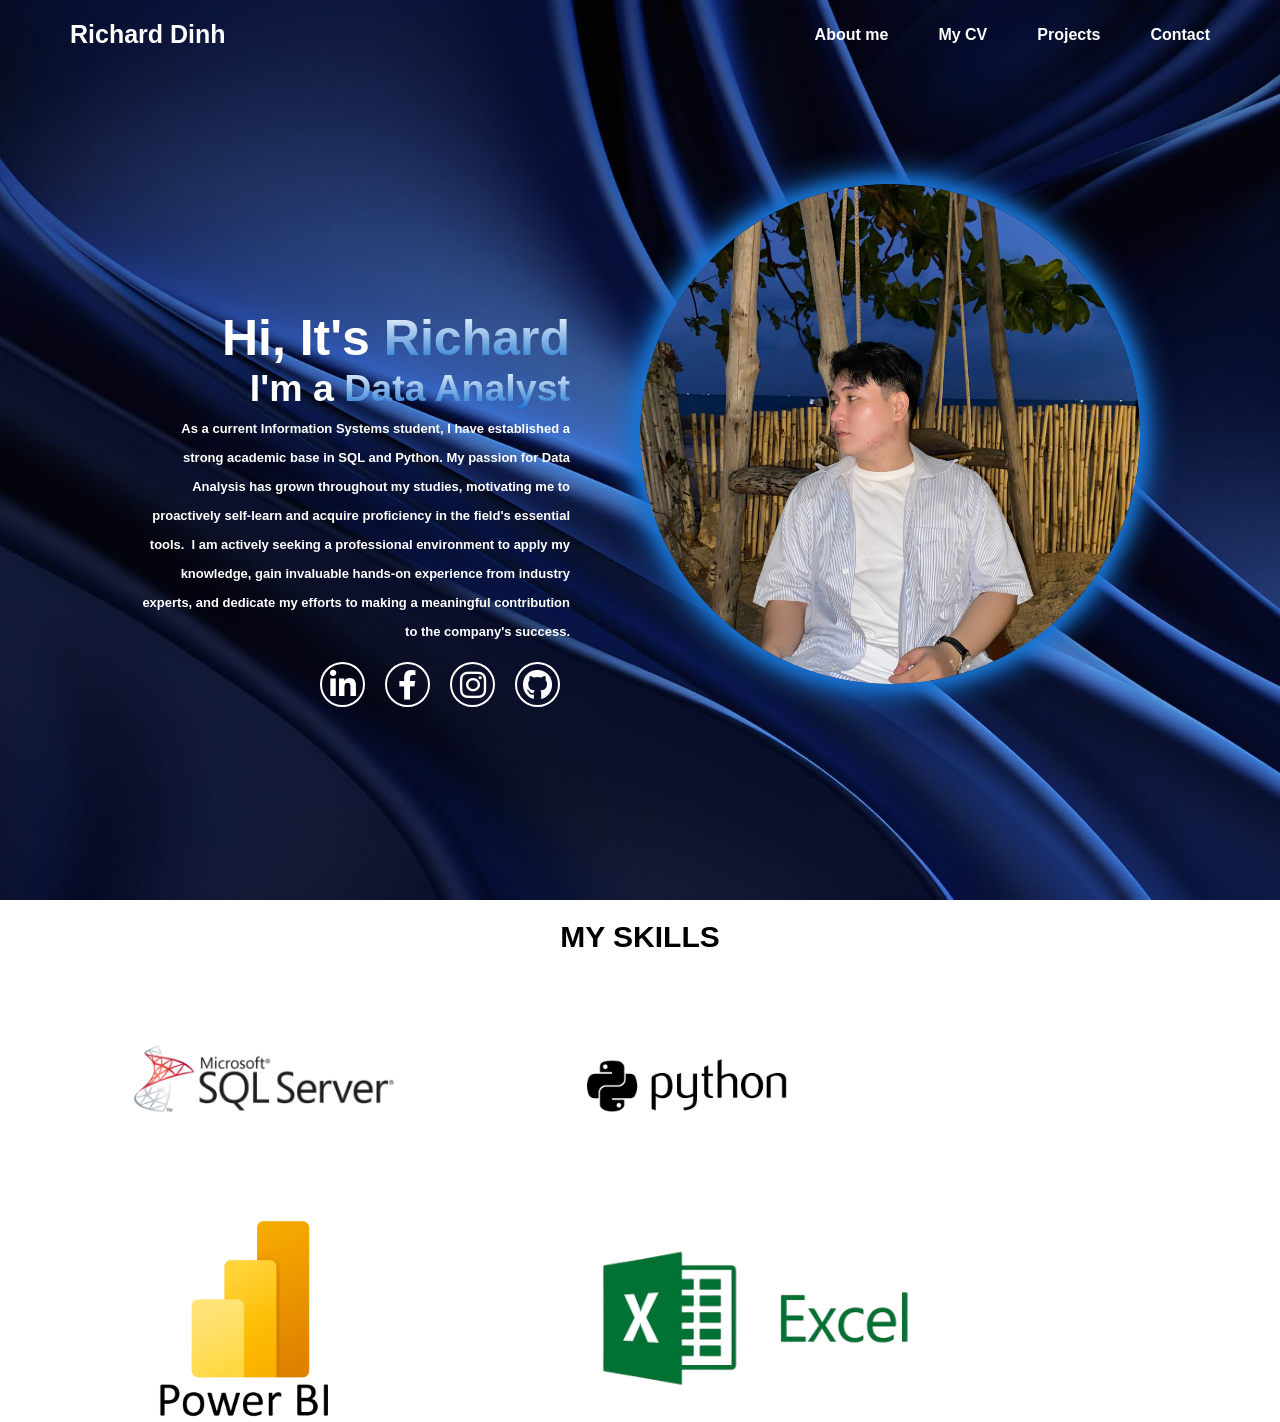
==== index.html @ 9fded786 "Add files via upload" ====
<!DOCTYPE html>
<html lang="en">
    <head>
            <meta charset="UTF-8">
            <meta http-equiv="X-UA-Compatible" content="IE = edge">
            <meta name="viewport" content="width= device=width, initial-scale =1.0">
            <link rel="stylesheet" href="styles.css">
            <link rel="stylesheet" href="https://cdnjs.cloudflare.com/ajax/libs/font-awesome/6.0.0-beta3/css/all.min.css">
            <title>Personal Portfolio</title>
    </head>

    <body>
        <!-- Header-->
        <header>
            <div class="head">
                <div class ="title">
                    <h1><b>Richard Dinh</b></h1>
                </div>
                <div class="menu">
                    <nav> 
                        <ul>
                            <li><a href=""><b>About me</b></a></li>
                            <li><a href=""><b>My CV</b></a></li>
                            <li><a href=""><b>Projects</b></a></li>
                            <li><a href=""><b>Contact</b></a></li>
                        </ul>
                    </nav>
                </div>
            </div>

            <div class="aboutme">
                <div class="text"> 
                    <h1>Hi, It's <span class="highlight-name">Richard</span></h1>
                    <h2>I'm a <span class="highlight-name">Data Analyst</span></h2>
                    <b>As a current Information Systems student, I have established a strong academic base in SQL and Python. My passion for Data Analysis has grown throughout my studies,
                         motivating me to proactively self-learn and acquire proficiency in the field's essential tools.</b>
                    <b>I am actively seeking a professional environment to apply my knowledge, gain invaluable hands-on experience from industry experts, and dedicate my efforts to making a meaningful contribution to the company's success.</b>
                    <div class="social-media-container">
                        <a href="#" aria-label="LinkedIn"><i class="fab fa-linkedin-in"></i></a>
                        <a href="#" aria-label="Facebook"><i class="fab fa-facebook-f"></i></a>
                        <a href="#" aria-label="Instagram"><i class="fab fa-instagram"></i></a>
                        <a href="#" aria-label="Github"><i class="fab fa-github"></i></a>
                    </div>
                </div>

                <div class="avatar">
                    <img src="c04b6ce591211d7f4430.jpg" alt="Andrew J. Ferguson" class="profile-image">
                </div>
                </div>
            </div>
        </header>

        <div class="skills">
            <h1>MY SKILLS</h1>
            <div class = "img-skill">
                <img src="png-clipart-logo-microsoft-sql-font-design-text-logo.png" alt="" class="sql-logo">
                <img src="python.png" alt="" class="python-logo">
                <img src="PowerBI.png" alt="" class="python-logo">
                <img src="excel.jpg" alt="" class="python-logo">
            </div>
        </div>


        
    </body>
</html>
---- styles.css ----
*{
    margin: 0;
    padding: 0;
    box-sizing: border-box;
    font-family: "Montserrat", Sans-Serif;
    
}
header {
    height: 100vh;
    background: url("4cd5a8e1c4274bd8bef8d81a0a4fde55.jpg") no-repeat center/cover;
}

/*Componet 1*/
.head{
    display: flex;
    align-items: center; 
    justify-content: space-between;
    padding: 20px;
}
.title h1{
    color: white;
    padding-left: 50px; 
    font-size: 25px;
}
.menu ul{
    list-style: none;
    margin: 0;
    padding-right: 50px;
    display: flex; /* Quan trọng: xếp các li (mục menu) theo hàng ngang */
}

.menu li {
    margin-left: 50px; /* Tạo khoảng cách giữa các mục menu */
}

.menu a {
    color: white;
    text-decoration: none;
}

/*Componet 2*/
.aboutme{

    display: flex;
    align-items: center; 
    justify-content: center;
    height: 70vh;
    margin: 50px 50px 0 50px;


}
.text{
    color: white;
    font-size: 25px;
    align-items: center;
    height: 50vh;
    width: 50vh;
    text-align: right;
    padding: 100px 20px 0 0 ;
} 
.highlight-name {
    background: -webkit-linear-gradient(white, #1973D1);
    -webkit-background-clip: text;
    -webkit-text-fill-color: transparent;
}
.text b{
    font-size: small;
}

/* 1. Container sử dụng Flexbox */
.social-media-container {
    margin-top: 20px;
    display: flex; /* Sắp xếp các phần tử con trên một hàng ngang */
    align-items: center; /* Căn giữa chúng theo chiều dọc */
    justify-content: right;
}

.social-media-container a {
    display: flex; 
    align-items: center;
    justify-content: center;
    width: 45px; 
    height: 45px;
    border-radius: 50%;
    border: 2px solid white; 
    margin: 0 10px; 
    font-size: 1.2em; /* Kích thước của icon bên trong (LinkedIn, Facebook, ...) */
    color: white; /* Màu tím đậm cho icon */
    text-decoration: none;
}

.avatar{
    width: 500px;
    height: 500px;
    margin-left: 50px;
    border-radius: 50%;
    overflow: hidden;
    position: relative;
    /* Inner blue/dark blue gradient/shadow to match the image's background */
    box-shadow: 
    0 0 15px 5px #1973D1, /* Lớp sáng ngoài mờ nhạt hơn */
    0 0 30px 10px #1973D1;
}
.profile-image {
    width: 100%;
    height: 100%;
    object-fit: cover;
    display: block;
    border-radius: 50%; /* Ensures the image is circular */
}

/* SKILLS*/
.skills{
    display: block;
    margin-top: 20px;
    justify-content: space-around;

}
.skills h1{
    font-size: 30px;
    text-align: center;
}

.skills img{
    margin-top: 30px;
    margin-left: 70px;
    margin-right: 70px;
    width: auto;
    height: 200px;
    object-fit: contain;
}
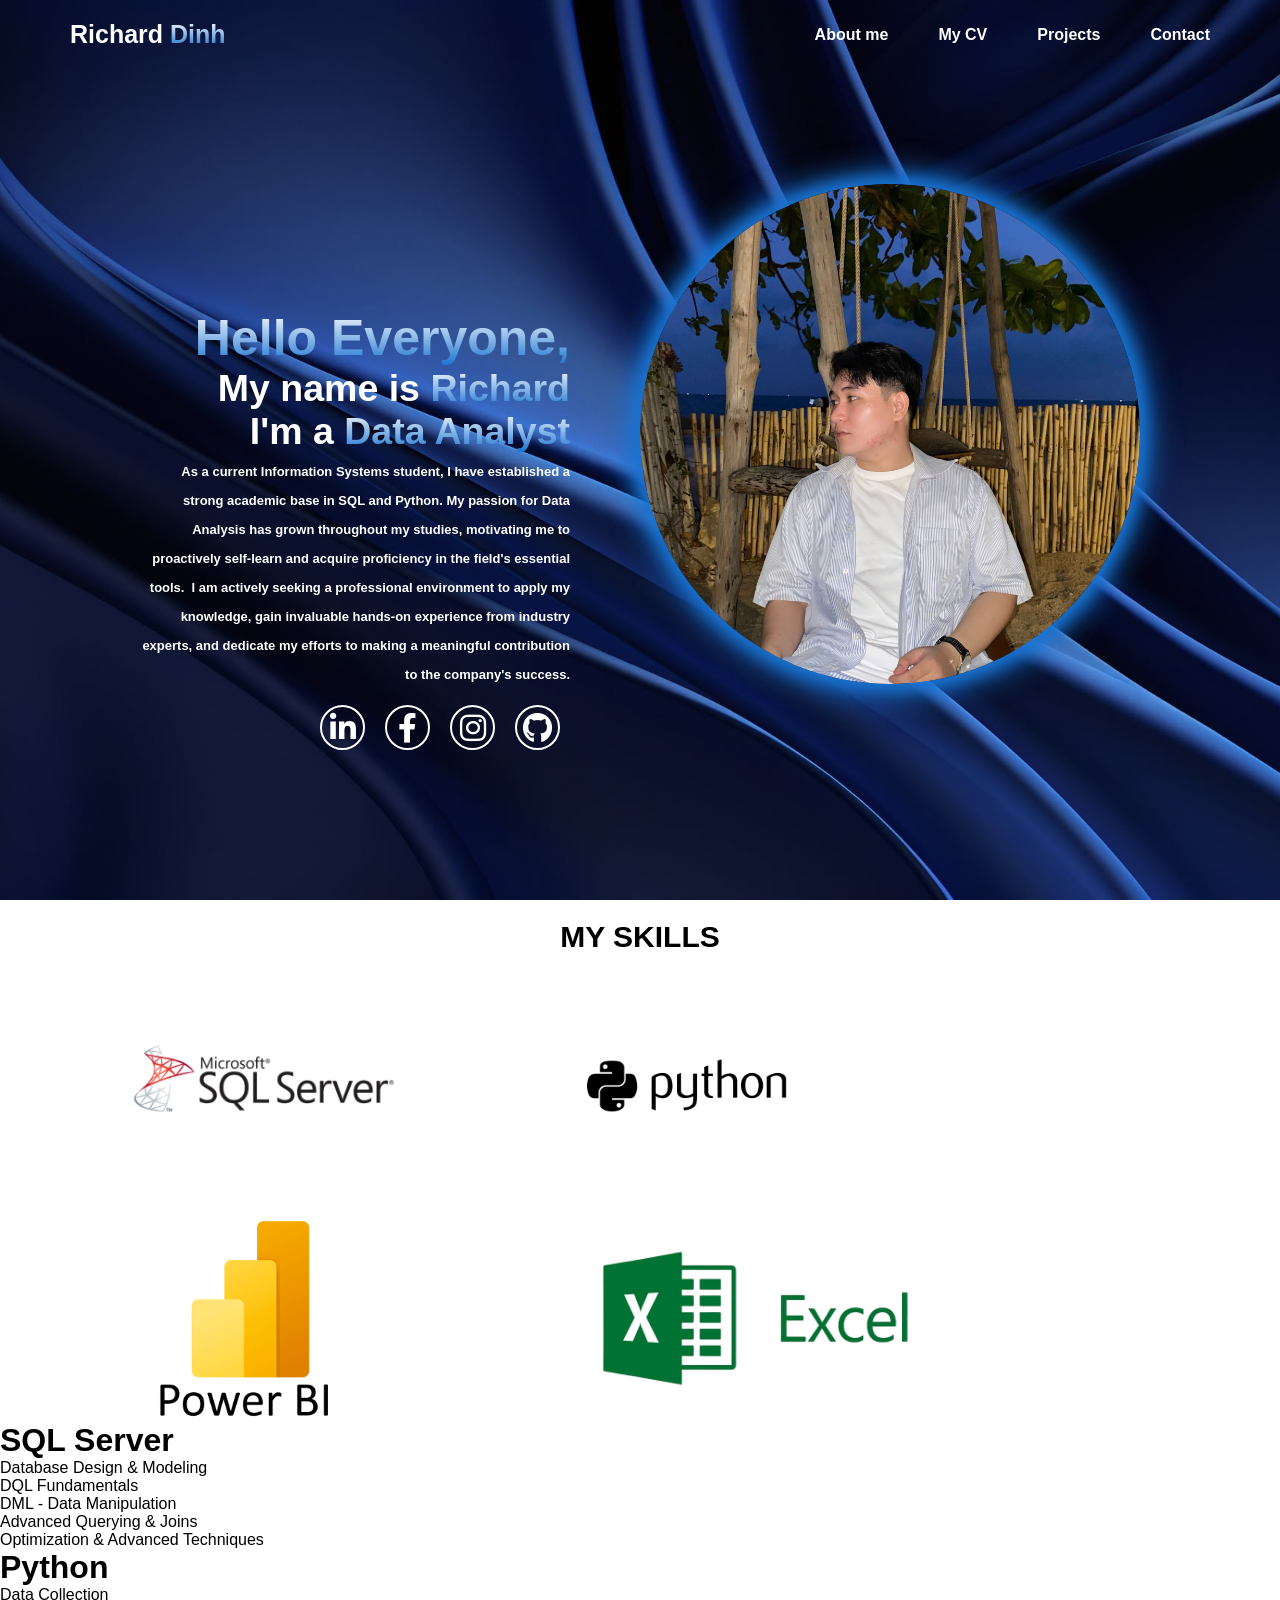
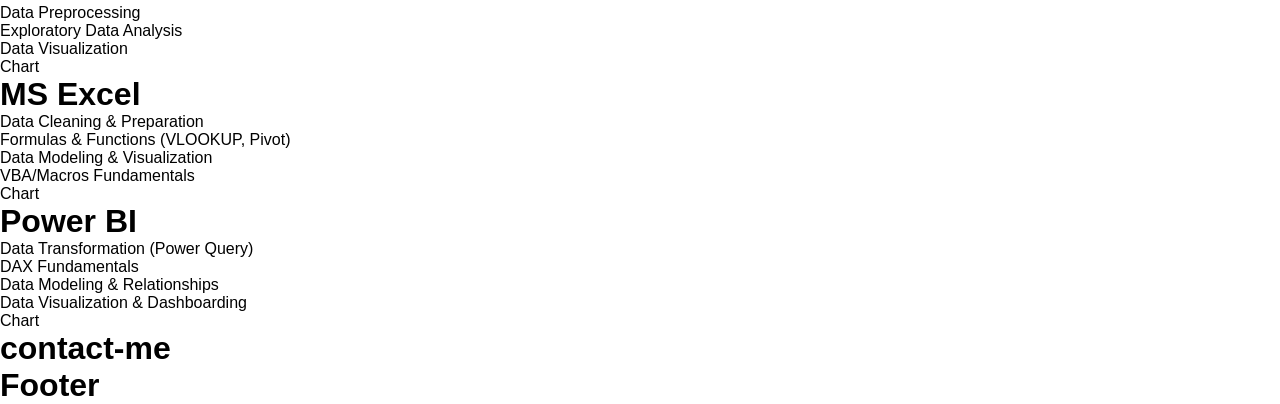
==== commit 33f42efc: "Add files via upload" ====
--- a/index.html
+++ b/index.html
@@ -10,17 +10,16 @@
     </head>
 
     <body>
-        <!-- Header-->
         <header>
             <div class="head">
                 <div class ="title">
-                    <h1><b>Richard Dinh</b></h1>
+                    <h1><b>Richard</b><span class="highlight-name"> Dinh</span></h1>
                 </div>
                 <div class="menu">
                     <nav> 
                         <ul>
                             <li><a href=""><b>About me</b></a></li>
-                            <li><a href=""><b>My CV</b></a></li>
+                            <li><a href="https://drive.google.com/file/d/1S1v52kUjyPghIV6KnU_PRES9OKBGX-Pn/view?usp=drive_link" target="_blank"><b>My CV</b></a></li>
                             <li><a href=""><b>Projects</b></a></li>
                             <li><a href=""><b>Contact</b></a></li>
                         </ul>
@@ -30,7 +29,8 @@
 
             <div class="aboutme">
                 <div class="text"> 
-                    <h1>Hi, It's <span class="highlight-name">Richard</span></h1>
+                    <h1><span class="highlight-name">Hello Everyone,</span></h1>
+                    <h2>My name is <span class="highlight-name">Richard</span></h2>
                     <h2>I'm a <span class="highlight-name">Data Analyst</span></h2>
                     <b>As a current Information Systems student, I have established a strong academic base in SQL and Python. My passion for Data Analysis has grown throughout my studies,
                          motivating me to proactively self-learn and acquire proficiency in the field's essential tools.</b>
@@ -46,21 +46,174 @@
                 <div class="avatar">
                     <img src="c04b6ce591211d7f4430.jpg" alt="Andrew J. Ferguson" class="profile-image">
                 </div>
-                </div>
             </div>
         </header>
 
         <div class="skills">
             <h1>MY SKILLS</h1>
             <div class = "img-skill">
-                <img src="png-clipart-logo-microsoft-sql-font-design-text-logo.png" alt="" class="sql-logo">
-                <img src="python.png" alt="" class="python-logo">
-                <img src="PowerBI.png" alt="" class="python-logo">
-                <img src="excel.jpg" alt="" class="python-logo">
+                <img src="png-clipart-logo-microsoft-sql-font-design-text-logo.png" alt="SQL Server" class="sql-logo">
+                <img src="python.png" alt="Python" class="python-logo">
+                <img src="PowerBI.png" alt="Power BI" class="python-logo">
+                <img src="excel.jpg" alt="Excel" class="python-logo">
             </div>
         </div>
-
-
-        
+        <div class="box-skills-row first-row"> 
+                <div class="box-item1">
+                    <h1>SQL Server</h1>
+                    <div class="box-item1-content">
+                        <div class="box-item1-content-skill">
+                            <div class="skill-line">
+                                <p>Database Design & Modeling</p>
+                                <div class="progress-bar-wrapper">
+                                    <div class="skill-progress" style="width: 90%;"></div> 
+                                </div>
+                            </div>
+                            <div class="skill-line">
+                                <p>DQL Fundamentals</p>
+                                <div class="progress-bar-wrapper">
+                                    <div class="skill-progress" style="width: 90%;"></div>
+                                </div>
+                            </div>
+                            <div class="skill-line">
+                                <p>DML - Data Manipulation</p>
+                                <div class="progress-bar-wrapper">
+                                    <div class="skill-progress" style="width: 90%;"></div>
+                                </div>
+                            </div>
+                            <div class="skill-line">
+                                <p>Advanced Querying & Joins</p>
+                                <div class="progress-bar-wrapper">
+                                    <div class="skill-progress" style="width: 90%;"></div>
+                                </div>
+                            </div>
+                            <div class="skill-line">
+                                <p>Optimization & Advanced Techniques</p>
+                                <div class="progress-bar-wrapper">
+                                    <div class="skill-progress" style="width: 85%;"></div>
+                                </div>
+                            </div>
+                        </div>
+                        <div class="box-item1-content-donutchart">
+                            
+                        </div>
+                    </div>
+                </div>
+                <div class="vertical-separator"></div>
+                <div class="box-item2">
+                    <h1>Python</h1>
+                    <div class="box-item1-content">
+                        <div class="box-item1-content-skill">
+                            <div class="skill-line">
+                                <p>Data Collection</p>
+                                <div class="progress-bar-wrapper">
+                                    <div class="skill-progress" style="width: 85%;"></div> 
+                                </div>
+                            </div>
+                            <div class="skill-line">
+                                <p>Data Preprocessing</p>
+                                <div class="progress-bar-wrapper">
+                                    <div class="skill-progress" style="width: 90%;"></div>
+                                </div>
+                            </div>
+                            <div class="skill-line">
+                                <p>Exploratory Data Analysis</p>
+                                <div class="progress-bar-wrapper">
+                                    <div class="skill-progress" style="width: 80%;"></div>
+                                </div>
+                            </div>
+                            <div class="skill-line">
+                                <p>Data Visualization</p>
+                                <div class="progress-bar-wrapper">
+                                    <div class="skill-progress" style="width: 85%;"></div>
+                                </div>
+                            </div>
+                        
+                        </div>
+                        <div class="box-item1-content-donutchart">
+                            <p>Chart</p>
+                        </div>
+                    </div>                    
+                </div>
+        </div>
+
+        <div class="box-skills-row second-row"> 
+                <div class="box-item1">
+                    <h1>MS Excel</h1>
+                    <div class="box-item1-content">
+                        <div class="box-item1-content-skill">
+                            <div class="skill-line">
+                                <p>Data Cleaning & Preparation</p>
+                                <div class="progress-bar-wrapper">
+                                    <div class="skill-progress" style="width: 95%;"></div> 
+                                </div>
+                            </div>
+                            <div class="skill-line">
+                                <p>Formulas & Functions (VLOOKUP, Pivot)</p>
+                                <div class="progress-bar-wrapper">
+                                    <div class="skill-progress" style="width: 90%;"></div>
+                                </div>
+                            </div>
+                            <div class="skill-line">
+                                <p>Data Modeling & Visualization</p>
+                                <div class="progress-bar-wrapper">
+                                    <div class="skill-progress" style="width: 90%;"></div>
+                                </div>
+                            </div>
+                            <div class="skill-line">
+                                <p>VBA/Macros Fundamentals</p>
+                                <div class="progress-bar-wrapper">
+                                    <div class="skill-progress" style="width: 40%;"></div>
+                            </div>
+                            </div>
+                        </div>
+                        <div class="box-item1-content-donutchart">
+                            <p>Chart</p>
+                        </div>
+                    </div>
+                </div>
+                <div class="vertical-separator"></div>
+                <div class="box-item2">
+                    <h1>Power BI</h1>
+                    <div class="box-item1-content">
+                        <div class="box-item1-content-skill">
+                            <div class="skill-line">
+                                <p>Data Transformation (Power Query)</p>
+                                <div class="progress-bar-wrapper">
+                                    <div class="skill-progress" style="width: 85%;"></div> 
+                                </div>
+                            </div>
+                            <div class="skill-line">
+                                <p>DAX Fundamentals</p>
+                                <div class="progress-bar-wrapper">
+                                    <div class="skill-progress" style="width: 80%;"></div>
+                                </div>
+                            </div>
+                            <div class="skill-line">
+                                <p>Data Modeling & Relationships</p>
+                                <div class="progress-bar-wrapper">
+                                    <div class="skill-progress" style="width: 90%;"></div>
+                                </div>
+                            </div>
+                            <div class="skill-line">
+                                <p>Data Visualization & Dashboarding </p>
+                                <div class="progress-bar-wrapper">
+                                    <div class="skill-progress" style="width: 95%;"></div>
+                            </div>
+                            </div>
+                        </div>
+                        <div class="box-item1-content-donutchart">
+                            <p>Chart</p>
+                        </div>
+                    </div>
+                </div>
+        </div>
+
+        <div class="contact-me">
+            <h1>contact-me</h1>
+        </div>
+    <footer>
+        <h1>Footer</h1>
+    </footer>
     </body>
 </html>
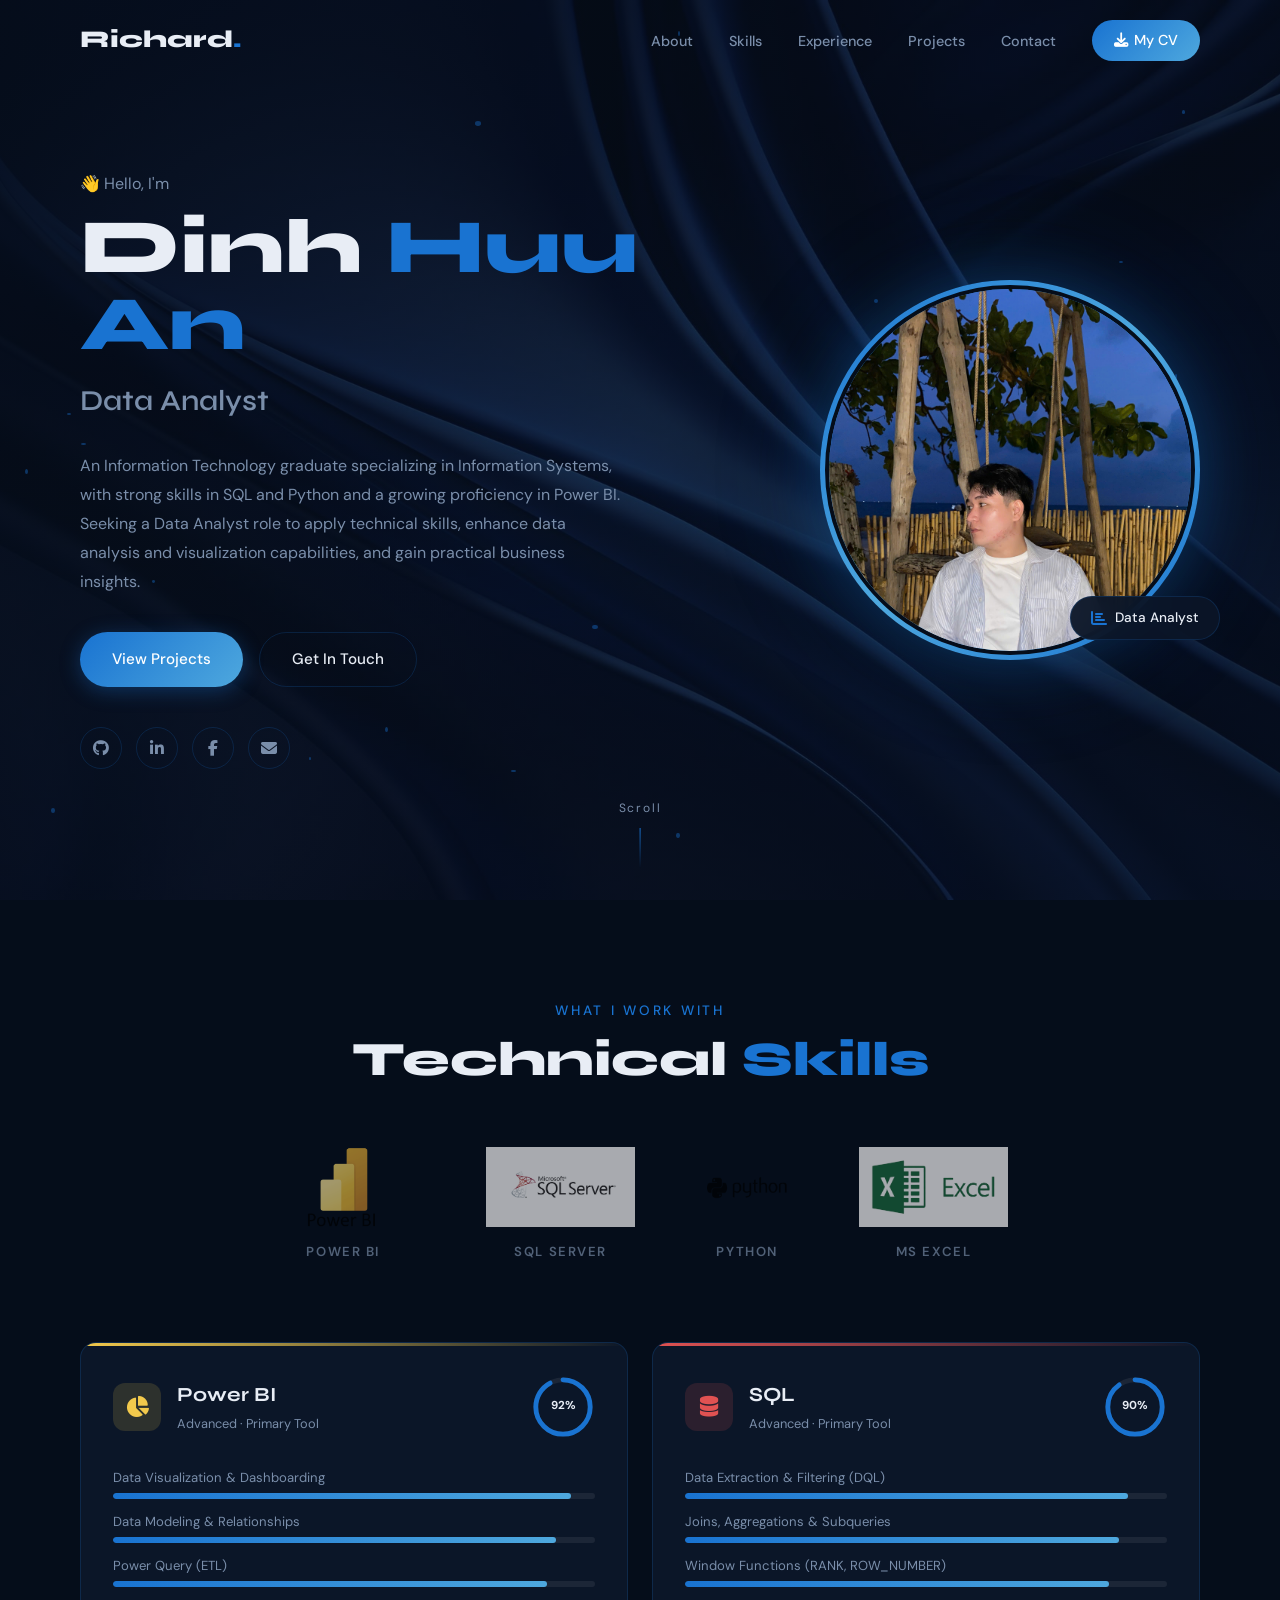
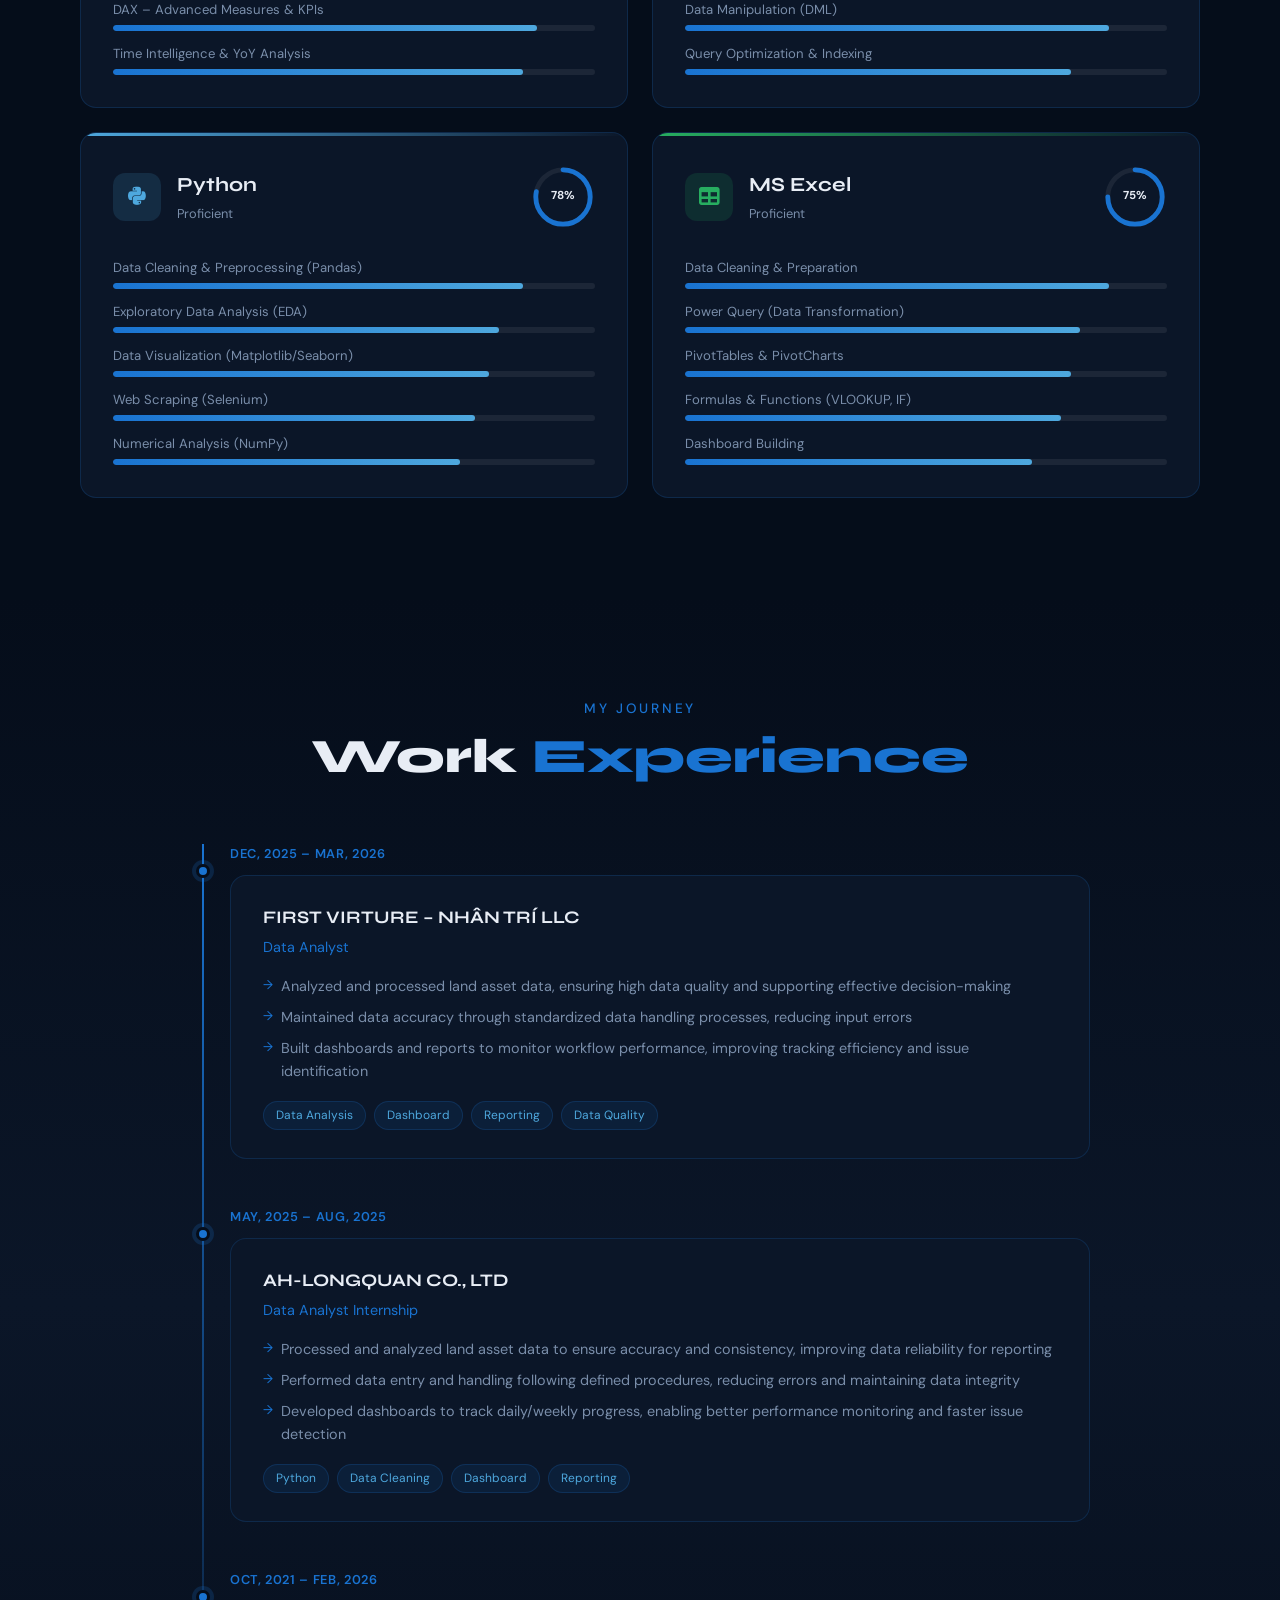
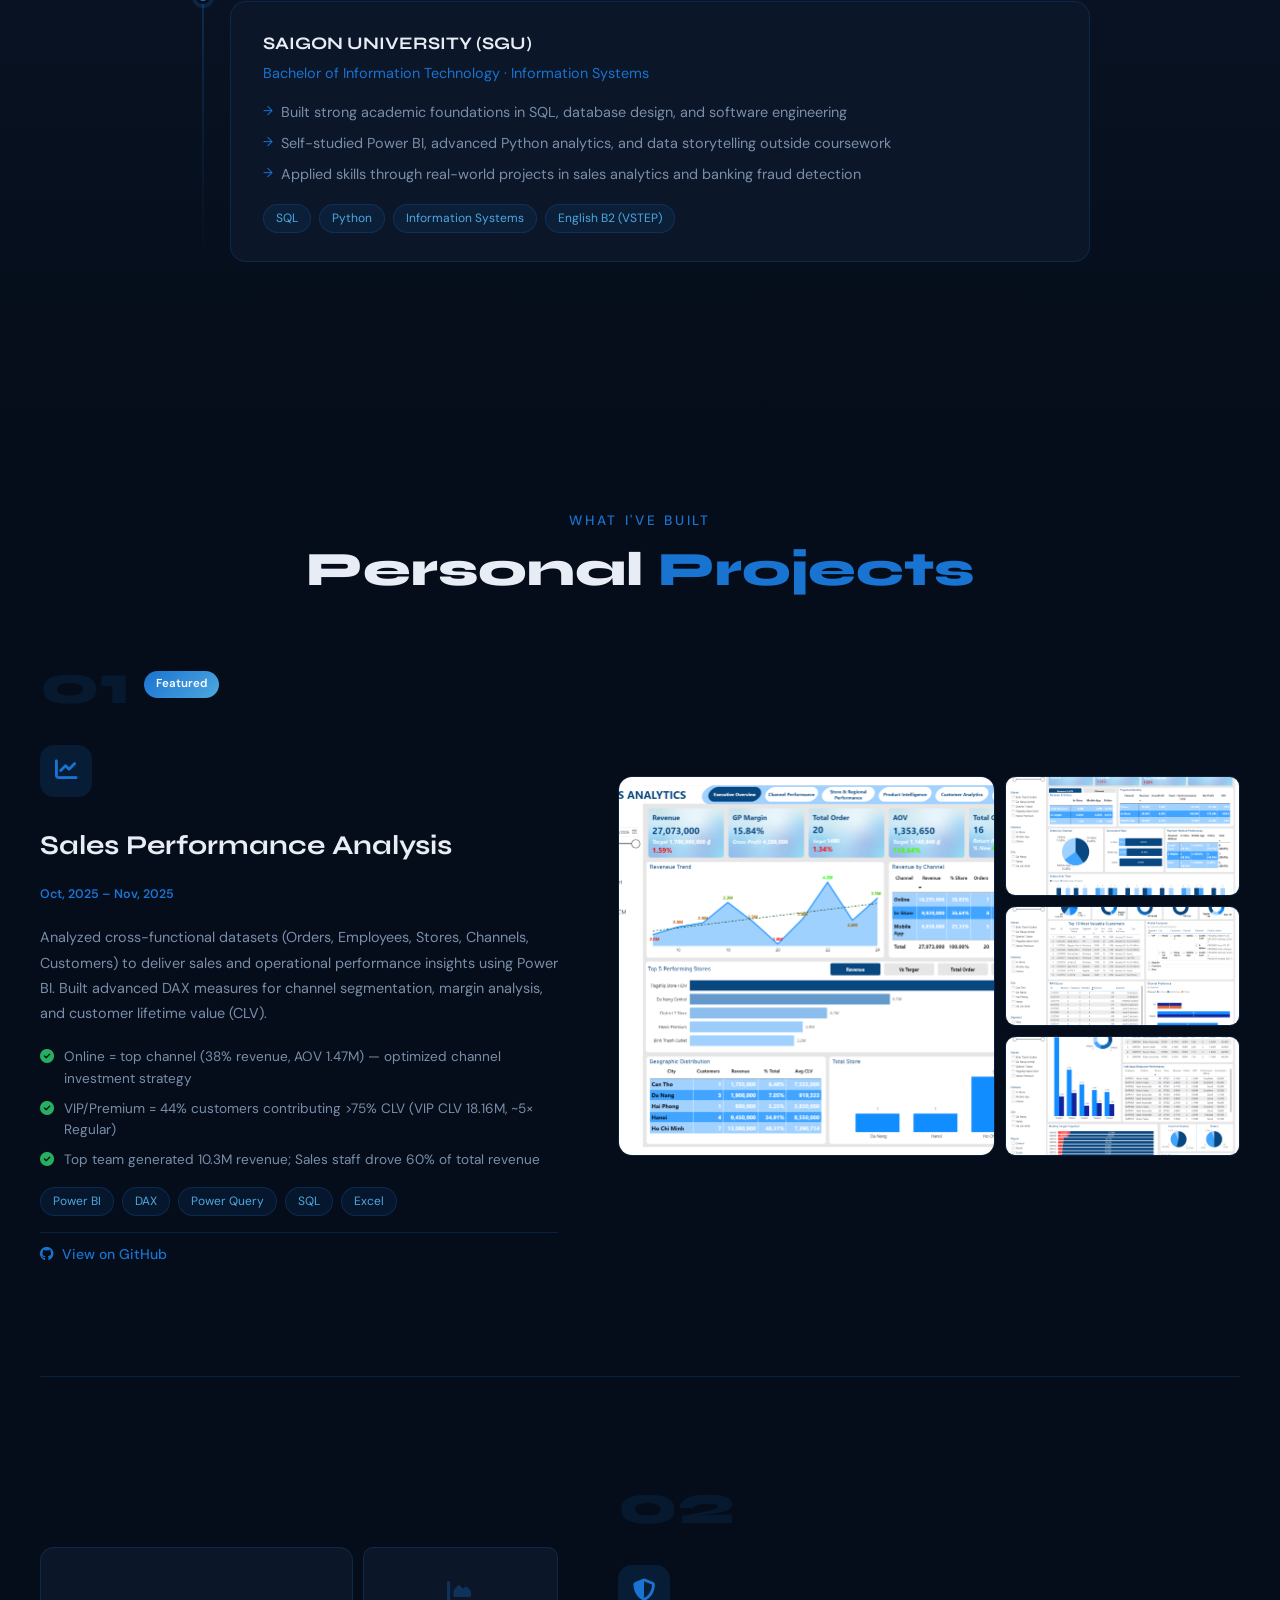
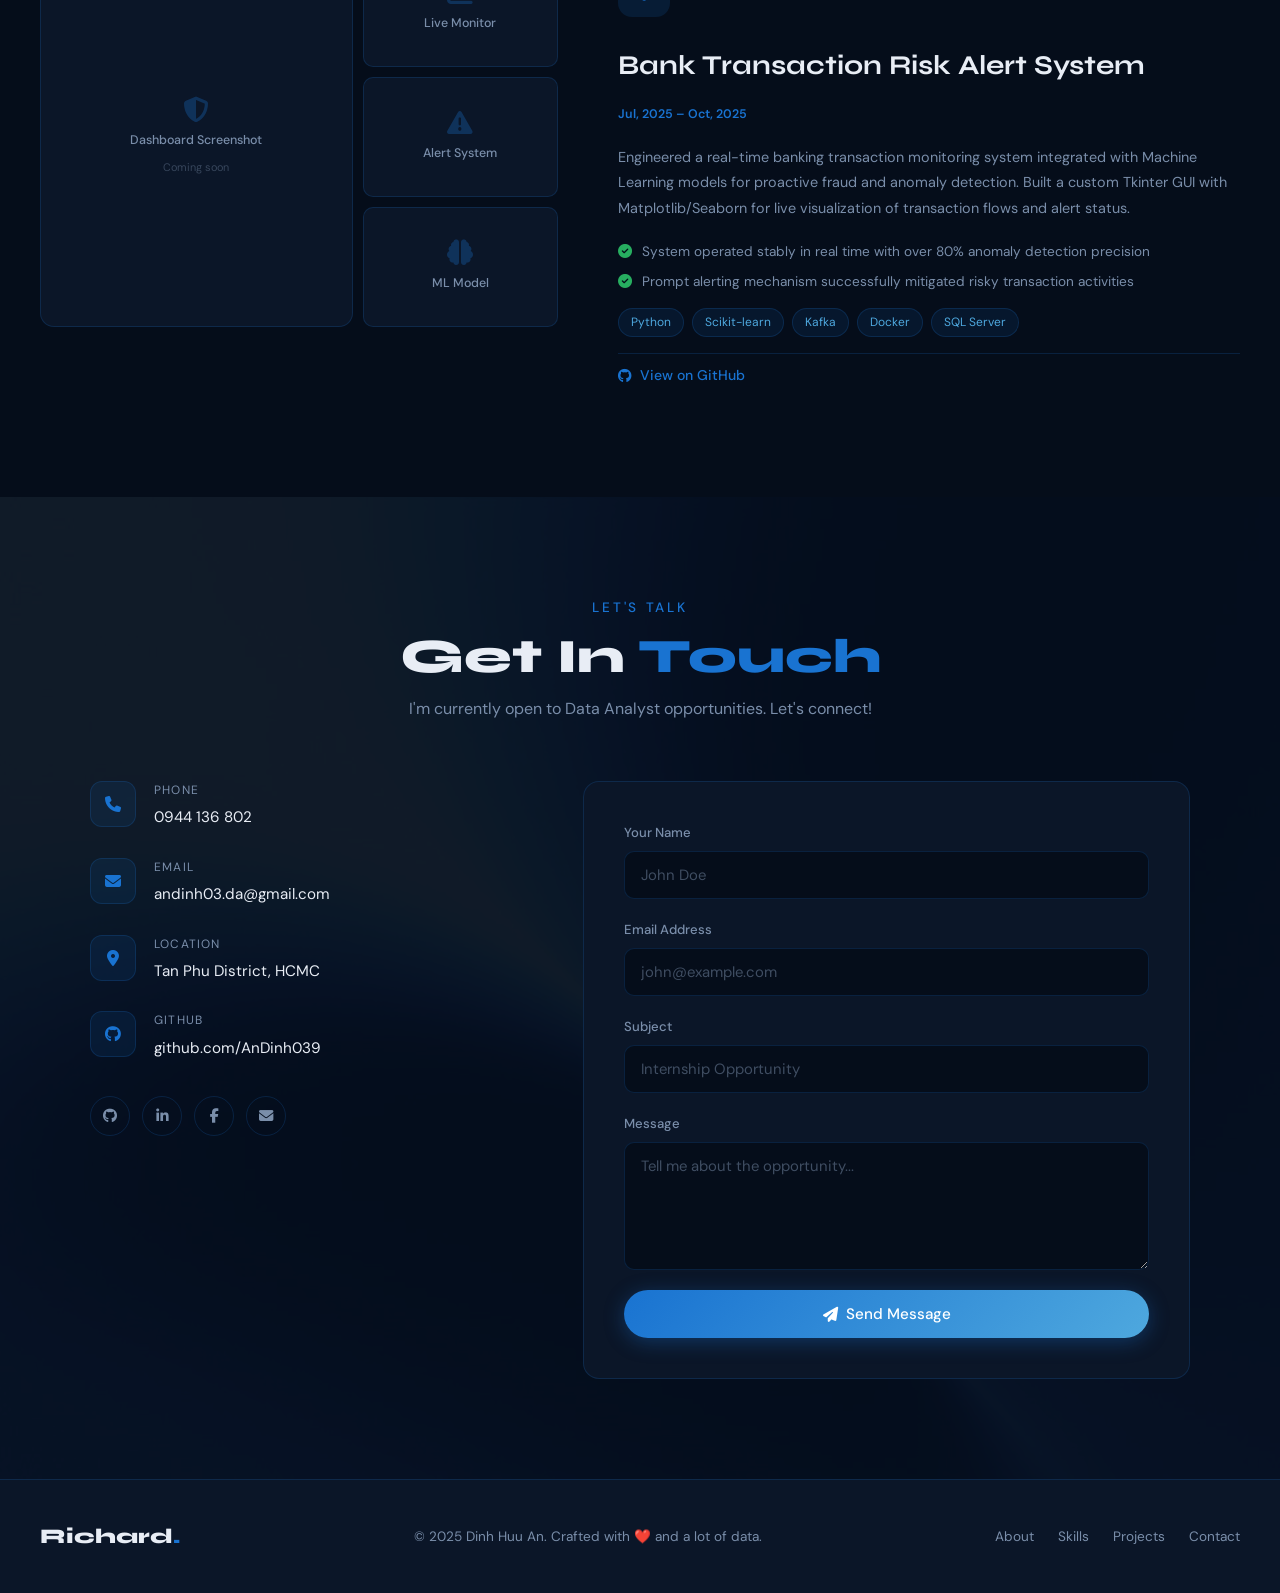
==== commit a4a5d766: "Add files via upload" ====
--- a/index.html
+++ b/index.html
@@ -1,219 +1,568 @@
-<!DOCTYPE html>
-<html lang="en">
-    <head>
-            <meta charset="UTF-8">
-            <meta http-equiv="X-UA-Compatible" content="IE = edge">
-            <meta name="viewport" content="width= device=width, initial-scale =1.0">
-            <link rel="stylesheet" href="styles.css">
-            <link rel="stylesheet" href="https://cdnjs.cloudflare.com/ajax/libs/font-awesome/6.0.0-beta3/css/all.min.css">
-            <title>Personal Portfolio</title>
-    </head>
-
-    <body>
-        <header>
-            <div class="head">
-                <div class ="title">
-                    <h1><b>Richard</b><span class="highlight-name"> Dinh</span></h1>
-                </div>
-                <div class="menu">
-                    <nav> 
-                        <ul>
-                            <li><a href=""><b>About me</b></a></li>
-                            <li><a href="https://drive.google.com/file/d/1S1v52kUjyPghIV6KnU_PRES9OKBGX-Pn/view?usp=drive_link" target="_blank"><b>My CV</b></a></li>
-                            <li><a href=""><b>Projects</b></a></li>
-                            <li><a href=""><b>Contact</b></a></li>
-                        </ul>
-                    </nav>
-                </div>
-            </div>
-
-            <div class="aboutme">
-                <div class="text"> 
-                    <h1><span class="highlight-name">Hello Everyone,</span></h1>
-                    <h2>My name is <span class="highlight-name">Richard</span></h2>
-                    <h2>I'm a <span class="highlight-name">Data Analyst</span></h2>
-                    <b>As a current Information Systems student, I have established a strong academic base in SQL and Python. My passion for Data Analysis has grown throughout my studies,
-                         motivating me to proactively self-learn and acquire proficiency in the field's essential tools.</b>
-                    <b>I am actively seeking a professional environment to apply my knowledge, gain invaluable hands-on experience from industry experts, and dedicate my efforts to making a meaningful contribution to the company's success.</b>
-                    <div class="social-media-container">
-                        <a href="#" aria-label="LinkedIn"><i class="fab fa-linkedin-in"></i></a>
-                        <a href="#" aria-label="Facebook"><i class="fab fa-facebook-f"></i></a>
-                        <a href="#" aria-label="Instagram"><i class="fab fa-instagram"></i></a>
-                        <a href="#" aria-label="Github"><i class="fab fa-github"></i></a>
-                    </div>
-                </div>
-
-                <div class="avatar">
-                    <img src="c04b6ce591211d7f4430.jpg" alt="Andrew J. Ferguson" class="profile-image">
-                </div>
-            </div>
-        </header>
-
-        <div class="skills">
-            <h1>MY SKILLS</h1>
-            <div class = "img-skill">
-                <img src="png-clipart-logo-microsoft-sql-font-design-text-logo.png" alt="SQL Server" class="sql-logo">
-                <img src="python.png" alt="Python" class="python-logo">
-                <img src="PowerBI.png" alt="Power BI" class="python-logo">
-                <img src="excel.jpg" alt="Excel" class="python-logo">
-            </div>
-        </div>
-        <div class="box-skills-row first-row"> 
-                <div class="box-item1">
-                    <h1>SQL Server</h1>
-                    <div class="box-item1-content">
-                        <div class="box-item1-content-skill">
-                            <div class="skill-line">
-                                <p>Database Design & Modeling</p>
-                                <div class="progress-bar-wrapper">
-                                    <div class="skill-progress" style="width: 90%;"></div> 
-                                </div>
-                            </div>
-                            <div class="skill-line">
-                                <p>DQL Fundamentals</p>
-                                <div class="progress-bar-wrapper">
-                                    <div class="skill-progress" style="width: 90%;"></div>
-                                </div>
-                            </div>
-                            <div class="skill-line">
-                                <p>DML - Data Manipulation</p>
-                                <div class="progress-bar-wrapper">
-                                    <div class="skill-progress" style="width: 90%;"></div>
-                                </div>
-                            </div>
-                            <div class="skill-line">
-                                <p>Advanced Querying & Joins</p>
-                                <div class="progress-bar-wrapper">
-                                    <div class="skill-progress" style="width: 90%;"></div>
-                                </div>
-                            </div>
-                            <div class="skill-line">
-                                <p>Optimization & Advanced Techniques</p>
-                                <div class="progress-bar-wrapper">
-                                    <div class="skill-progress" style="width: 85%;"></div>
-                                </div>
-                            </div>
-                        </div>
-                        <div class="box-item1-content-donutchart">
-                            
-                        </div>
-                    </div>
-                </div>
-                <div class="vertical-separator"></div>
-                <div class="box-item2">
-                    <h1>Python</h1>
-                    <div class="box-item1-content">
-                        <div class="box-item1-content-skill">
-                            <div class="skill-line">
-                                <p>Data Collection</p>
-                                <div class="progress-bar-wrapper">
-                                    <div class="skill-progress" style="width: 85%;"></div> 
-                                </div>
-                            </div>
-                            <div class="skill-line">
-                                <p>Data Preprocessing</p>
-                                <div class="progress-bar-wrapper">
-                                    <div class="skill-progress" style="width: 90%;"></div>
-                                </div>
-                            </div>
-                            <div class="skill-line">
-                                <p>Exploratory Data Analysis</p>
-                                <div class="progress-bar-wrapper">
-                                    <div class="skill-progress" style="width: 80%;"></div>
-                                </div>
-                            </div>
-                            <div class="skill-line">
-                                <p>Data Visualization</p>
-                                <div class="progress-bar-wrapper">
-                                    <div class="skill-progress" style="width: 85%;"></div>
-                                </div>
-                            </div>
-                        
-                        </div>
-                        <div class="box-item1-content-donutchart">
-                            <p>Chart</p>
-                        </div>
-                    </div>                    
-                </div>
-        </div>
-
-        <div class="box-skills-row second-row"> 
-                <div class="box-item1">
-                    <h1>MS Excel</h1>
-                    <div class="box-item1-content">
-                        <div class="box-item1-content-skill">
-                            <div class="skill-line">
-                                <p>Data Cleaning & Preparation</p>
-                                <div class="progress-bar-wrapper">
-                                    <div class="skill-progress" style="width: 95%;"></div> 
-                                </div>
-                            </div>
-                            <div class="skill-line">
-                                <p>Formulas & Functions (VLOOKUP, Pivot)</p>
-                                <div class="progress-bar-wrapper">
-                                    <div class="skill-progress" style="width: 90%;"></div>
-                                </div>
-                            </div>
-                            <div class="skill-line">
-                                <p>Data Modeling & Visualization</p>
-                                <div class="progress-bar-wrapper">
-                                    <div class="skill-progress" style="width: 90%;"></div>
-                                </div>
-                            </div>
-                            <div class="skill-line">
-                                <p>VBA/Macros Fundamentals</p>
-                                <div class="progress-bar-wrapper">
-                                    <div class="skill-progress" style="width: 40%;"></div>
-                            </div>
-                            </div>
-                        </div>
-                        <div class="box-item1-content-donutchart">
-                            <p>Chart</p>
-                        </div>
-                    </div>
-                </div>
-                <div class="vertical-separator"></div>
-                <div class="box-item2">
-                    <h1>Power BI</h1>
-                    <div class="box-item1-content">
-                        <div class="box-item1-content-skill">
-                            <div class="skill-line">
-                                <p>Data Transformation (Power Query)</p>
-                                <div class="progress-bar-wrapper">
-                                    <div class="skill-progress" style="width: 85%;"></div> 
-                                </div>
-                            </div>
-                            <div class="skill-line">
-                                <p>DAX Fundamentals</p>
-                                <div class="progress-bar-wrapper">
-                                    <div class="skill-progress" style="width: 80%;"></div>
-                                </div>
-                            </div>
-                            <div class="skill-line">
-                                <p>Data Modeling & Relationships</p>
-                                <div class="progress-bar-wrapper">
-                                    <div class="skill-progress" style="width: 90%;"></div>
-                                </div>
-                            </div>
-                            <div class="skill-line">
-                                <p>Data Visualization & Dashboarding </p>
-                                <div class="progress-bar-wrapper">
-                                    <div class="skill-progress" style="width: 95%;"></div>
-                            </div>
-                            </div>
-                        </div>
-                        <div class="box-item1-content-donutchart">
-                            <p>Chart</p>
-                        </div>
-                    </div>
-                </div>
-        </div>
-
-        <div class="contact-me">
-            <h1>contact-me</h1>
-        </div>
-    <footer>
-        <h1>Footer</h1>
-    </footer>
-    </body>
-</html>+<!DOCTYPE html>
+<html lang="en">
+<head>
+  <meta charset="UTF-8">
+  <meta name="viewport" content="width=device-width, initial-scale=1.0">
+  <title>Richard Dinh | Data Analyst</title>
+  <link rel="stylesheet" href="styles.css">
+  <link rel="stylesheet" href="https://cdnjs.cloudflare.com/ajax/libs/font-awesome/6.4.0/css/all.min.css">
+  <link href="https://fonts.googleapis.com/css2?family=Syne:wght@400;600;700;800&family=DM+Sans:wght@300;400;500&display=swap" rel="stylesheet">
+</head>
+<body>
+
+  <!-- ===== NAVBAR ===== -->
+  <nav id="navbar">
+    <div class="nav-inner">
+      <div class="nav-logo">Richard<span class="accent">.</span></div>
+      <ul class="nav-links">
+        <li><a href="#about">About</a></li>
+        <li><a href="#skills">Skills</a></li>
+        <li><a href="#experience">Experience</a></li>
+        <li><a href="#projects">Projects</a></li>
+        <li><a href="#contact">Contact</a></li>
+        <li>
+          <a href="https://drive.google.com/file/d/1S1v52kUjyPghIV6KnU_PRES9OKBGX-Pn/view?usp=drive_link"
+             target="_blank" class="btn-cv">
+            <i class="fas fa-download"></i> My CV
+          </a>
+        </li>
+      </ul>
+      <button class="nav-toggle" id="navToggle" aria-label="Toggle menu">
+        <span></span><span></span><span></span>
+      </button>
+    </div>
+  </nav>
+
+  <!-- ===== HERO ===== -->
+  <section id="about" class="hero">
+    <div class="hero-bg"></div>
+    <div class="hero-particles" id="particles"></div>
+
+    <div class="hero-inner">
+      <div class="hero-text fade-up">
+        <p class="hero-greeting">👋 Hello, I'm</p>
+        <h1 class="hero-name">Dinh <span class="accent">Huu An</span></h1>
+        <h2 class="hero-role">Data Analyst <span class="role-cursor">|</span></h2>
+        <p class="hero-bio">
+          An Information Technology graduate specializing in Information Systems, with strong skills in SQL and Python
+          and a growing proficiency in Power BI. Seeking a Data Analyst role to apply technical skills,
+          enhance data analysis and visualization capabilities, and gain practical business insights.
+        </p>
+        <div class="hero-cta">
+          <a href="#projects" class="btn-primary">View Projects</a>
+          <a href="#contact" class="btn-outline">Get In Touch</a>
+        </div>
+        <div class="hero-socials">
+          <a href="https://github.com/AnDinh039" target="_blank" aria-label="GitHub"><i class="fab fa-github"></i></a>
+          <a href="#" aria-label="LinkedIn"><i class="fab fa-linkedin-in"></i></a>
+          <a href="#" aria-label="Facebook"><i class="fab fa-facebook-f"></i></a>
+          <a href="mailto:andinh03.da@gmail.com" aria-label="Email"><i class="fas fa-envelope"></i></a>
+        </div>
+      </div>
+
+      <div class="hero-avatar fade-up delay-2">
+        <div class="avatar-ring">
+          <img src="c04b6ce591211d7f4430.jpg" alt="Dinh Huu An" class="avatar-img">
+        </div>
+        <div class="avatar-badge">
+          <i class="fas fa-chart-bar"></i>
+          <span>Data Analyst</span>
+        </div>
+      </div>
+    </div>
+
+    <div class="hero-scroll-hint">
+      <span>Scroll</span>
+      <div class="scroll-line"></div>
+    </div>
+  </section>
+
+  <!-- ===== SKILLS ===== -->
+  <section id="skills" class="skills-section">
+    <div class="section-header fade-up">
+      <p class="section-tag">What I work with</p>
+      <h2>Technical <span class="accent">Skills</span></h2>
+    </div>
+
+    <div class="skill-logos fade-up delay-1">
+      <div class="skill-logo-item">
+        <img src="PowerBI.png" alt="Power BI">
+        <span>Power BI</span>
+      </div>
+      <div class="skill-logo-item">
+        <img src="png-clipart-logo-microsoft-sql-font-design-text-logo.png" alt="SQL Server">
+        <span>SQL Server</span>
+      </div>
+      <div class="skill-logo-item">
+        <img src="python.png" alt="Python">
+        <span>Python</span>
+      </div>
+      <div class="skill-logo-item">
+        <img src="excel.jpg" alt="Excel">
+        <span>MS Excel</span>
+      </div>
+    </div>
+
+    <div class="skills-grid fade-up delay-2">
+
+      <!-- Power BI — STRONGEST -->
+      <div class="skill-card" style="--card-accent:#f2c94c;">
+        <div class="skill-card-header">
+          <div class="skill-icon bi-icon"><i class="fas fa-chart-pie"></i></div>
+          <div>
+            <h3>Power BI</h3>
+            <p class="skill-level">Advanced · Primary Tool</p>
+          </div>
+          <div class="skill-donut" data-pct="92">
+            <svg viewBox="0 0 80 80"><circle class="track" cx="40" cy="40" r="34"/><circle class="fill" cx="40" cy="40" r="34" style="--pct:92"/></svg>
+            <span>92%</span>
+          </div>
+        </div>
+        <div class="skill-bars">
+          <div class="bar-item"><span>Data Visualization & Dashboarding</span><div class="bar"><div class="bar-fill" style="--w:95%"></div></div></div>
+          <div class="bar-item"><span>Data Modeling & Relationships</span><div class="bar"><div class="bar-fill" style="--w:92%"></div></div></div>
+          <div class="bar-item"><span>Power Query (ETL)</span><div class="bar"><div class="bar-fill" style="--w:90%"></div></div></div>
+          <div class="bar-item"><span>DAX – Advanced Measures & KPIs</span><div class="bar"><div class="bar-fill" style="--w:88%"></div></div></div>
+          <div class="bar-item"><span>Time Intelligence & YoY Analysis</span><div class="bar"><div class="bar-fill" style="--w:85%"></div></div></div>
+        </div>
+      </div>
+
+      <!-- SQL — STRONG -->
+      <div class="skill-card" style="--card-accent:#e05252;">
+        <div class="skill-card-header">
+          <div class="skill-icon sql-icon"><i class="fas fa-database"></i></div>
+          <div>
+            <h3>SQL</h3>
+            <p class="skill-level">Advanced · Primary Tool</p>
+          </div>
+          <div class="skill-donut" data-pct="90">
+            <svg viewBox="0 0 80 80"><circle class="track" cx="40" cy="40" r="34"/><circle class="fill" cx="40" cy="40" r="34" style="--pct:90"/></svg>
+            <span>90%</span>
+          </div>
+        </div>
+        <div class="skill-bars">
+          <div class="bar-item"><span>Data Extraction & Filtering (DQL)</span><div class="bar"><div class="bar-fill" style="--w:92%"></div></div></div>
+          <div class="bar-item"><span>Joins, Aggregations & Subqueries</span><div class="bar"><div class="bar-fill" style="--w:90%"></div></div></div>
+          <div class="bar-item"><span>Window Functions (RANK, ROW_NUMBER)</span><div class="bar"><div class="bar-fill" style="--w:88%"></div></div></div>
+          <div class="bar-item"><span>Data Manipulation (DML)</span><div class="bar"><div class="bar-fill" style="--w:88%"></div></div></div>
+          <div class="bar-item"><span>Query Optimization & Indexing</span><div class="bar"><div class="bar-fill" style="--w:80%"></div></div></div>
+        </div>
+      </div>
+
+      <!-- Python -->
+      <div class="skill-card" style="--card-accent:#4ea8de;">
+        <div class="skill-card-header">
+          <div class="skill-icon py-icon"><i class="fab fa-python"></i></div>
+          <div>
+            <h3>Python</h3>
+            <p class="skill-level">Proficient</p>
+          </div>
+          <div class="skill-donut" data-pct="78">
+            <svg viewBox="0 0 80 80"><circle class="track" cx="40" cy="40" r="34"/><circle class="fill" cx="40" cy="40" r="34" style="--pct:78"/></svg>
+            <span>78%</span>
+          </div>
+        </div>
+        <div class="skill-bars">
+          <div class="bar-item"><span>Data Cleaning & Preprocessing (Pandas)</span><div class="bar"><div class="bar-fill" style="--w:85%"></div></div></div>
+          <div class="bar-item"><span>Exploratory Data Analysis (EDA)</span><div class="bar"><div class="bar-fill" style="--w:80%"></div></div></div>
+          <div class="bar-item"><span>Data Visualization (Matplotlib/Seaborn)</span><div class="bar"><div class="bar-fill" style="--w:78%"></div></div></div>
+          <div class="bar-item"><span>Web Scraping (Selenium)</span><div class="bar"><div class="bar-fill" style="--w:75%"></div></div></div>
+          <div class="bar-item"><span>Numerical Analysis (NumPy)</span><div class="bar"><div class="bar-fill" style="--w:72%"></div></div></div>
+        </div>
+      </div>
+
+      <!-- Excel -->
+      <div class="skill-card" style="--card-accent:#27ae60;">
+        <div class="skill-card-header">
+          <div class="skill-icon ex-icon"><i class="fas fa-table"></i></div>
+          <div>
+            <h3>MS Excel</h3>
+            <p class="skill-level">Proficient</p>
+          </div>
+          <div class="skill-donut" data-pct="75">
+            <svg viewBox="0 0 80 80"><circle class="track" cx="40" cy="40" r="34"/><circle class="fill" cx="40" cy="40" r="34" style="--pct:75"/></svg>
+            <span>75%</span>
+          </div>
+        </div>
+        <div class="skill-bars">
+          <div class="bar-item"><span>Data Cleaning & Preparation</span><div class="bar"><div class="bar-fill" style="--w:88%"></div></div></div>
+          <div class="bar-item"><span>Power Query (Data Transformation)</span><div class="bar"><div class="bar-fill" style="--w:82%"></div></div></div>
+          <div class="bar-item"><span>PivotTables & PivotCharts</span><div class="bar"><div class="bar-fill" style="--w:80%"></div></div></div>
+          <div class="bar-item"><span>Formulas & Functions (VLOOKUP, IF)</span><div class="bar"><div class="bar-fill" style="--w:78%"></div></div></div>
+          <div class="bar-item"><span>Dashboard Building</span><div class="bar"><div class="bar-fill" style="--w:72%"></div></div></div>
+        </div>
+      </div>
+
+    </div>
+  </section>
+
+  <!-- ===== EXPERIENCE ===== -->
+  <section id="experience" class="experience-section">
+    <div class="section-header fade-up">
+      <p class="section-tag">My journey</p>
+      <h2>Work <span class="accent">Experience</span></h2>
+    </div>
+
+    <div class="timeline fade-up delay-1">
+
+      <!-- First Virture - most recent -->
+      <div class="timeline-item">
+        <div class="tl-dot"></div>
+        <div class="tl-date">Dec, 2025 – Mar, 2026</div>
+        <div class="tl-card">
+          <div class="tl-company">FIRST VIRTURE – NHÂN TRÍ LLC</div>
+          <div class="tl-role">Data Analyst</div>
+          <ul class="tl-duties">
+            <li>Analyzed and processed land asset data, ensuring high data quality and supporting effective decision-making</li>
+            <li>Maintained data accuracy through standardized data handling processes, reducing input errors</li>
+            <li>Built dashboards and reports to monitor workflow performance, improving tracking efficiency and issue identification</li>
+          </ul>
+          <div class="tl-tags">
+            <span>Data Analysis</span><span>Dashboard</span><span>Reporting</span><span>Data Quality</span>
+          </div>
+        </div>
+      </div>
+
+      <!-- AH-Longquan -->
+      <div class="timeline-item">
+        <div class="tl-dot"></div>
+        <div class="tl-date">May, 2025 – Aug, 2025</div>
+        <div class="tl-card">
+          <div class="tl-company">AH-LONGQUAN CO., LTD</div>
+          <div class="tl-role">Data Analyst Internship</div>
+          <ul class="tl-duties">
+            <li>Processed and analyzed land asset data to ensure accuracy and consistency, improving data reliability for reporting</li>
+            <li>Performed data entry and handling following defined procedures, reducing errors and maintaining data integrity</li>
+            <li>Developed dashboards to track daily/weekly progress, enabling better performance monitoring and faster issue detection</li>
+          </ul>
+          <div class="tl-tags">
+            <span>Python</span><span>Data Cleaning</span><span>Dashboard</span><span>Reporting</span>
+          </div>
+        </div>
+      </div>
+
+      <!-- Education -->
+      <div class="timeline-item">
+        <div class="tl-dot"></div>
+        <div class="tl-date">Oct, 2021 – Feb, 2026</div>
+        <div class="tl-card">
+          <div class="tl-company">SAIGON UNIVERSITY (SGU)</div>
+          <div class="tl-role">Bachelor of Information Technology · Information Systems</div>
+          <ul class="tl-duties">
+            <li>Built strong academic foundations in SQL, database design, and software engineering</li>
+            <li>Self-studied Power BI, advanced Python analytics, and data storytelling outside coursework</li>
+            <li>Applied skills through real-world projects in sales analytics and banking fraud detection</li>
+          </ul>
+          <div class="tl-tags">
+            <span>SQL</span><span>Python</span><span>Information Systems</span><span>English B2 (VSTEP)</span>
+          </div>
+        </div>
+      </div>
+
+    </div>
+  </section>
+
+  <!-- ===== PROJECTS ===== -->
+  <section id="projects" class="projects-section">
+    <div class="section-header fade-up">
+      <p class="section-tag">What I've built</p>
+      <h2>Personal <span class="accent">Projects</span></h2>
+    </div>
+
+    <!-- PROJECT 01 — text left, images right -->
+    <div class="project-split fade-up">
+      <div class="ps-content">
+        <div class="ps-meta">
+          <span class="ps-num">01</span>
+          <span class="project-badge">Featured</span>
+        </div>
+        <div class="ps-icon"><i class="fas fa-chart-line"></i></div>
+        <h3>Sales Performance Analysis</h3>
+        <p class="project-period">Oct, 2025 – Nov, 2025</p>
+        <p class="project-desc">
+          Analyzed cross-functional datasets (Orders, Employees, Stores, Channels, Customers) to deliver
+          sales and operational performance insights using Power BI. Built advanced DAX measures for
+          channel segmentation, margin analysis, and customer lifetime value (CLV).
+        </p>
+        <div class="project-results">
+          <div class="result-item"><i class="fas fa-check-circle"></i><span>Online = top channel (38% revenue, AOV 1.47M) — optimized channel investment strategy</span></div>
+          <div class="result-item"><i class="fas fa-check-circle"></i><span>VIP/Premium = 44% customers contributing &gt;75% CLV (VIP CLV 18.16M, ~5× Regular)</span></div>
+          <div class="result-item"><i class="fas fa-check-circle"></i><span>Top team generated 10.3M revenue; Sales staff drove 60% of total revenue</span></div>
+        </div>
+        <div class="project-tools">
+          <span>Power BI</span><span>DAX</span><span>Power Query</span><span>SQL</span><span>Excel</span>
+        </div>
+        <a href="https://github.com/AnDinh039/Sales-Performance-Analysis-TechMart-Power-BI" target="_blank" class="project-link">
+          <i class="fab fa-github"></i> View on GitHub
+        </a>
+      </div>
+
+      <div class="ps-images">
+        <!-- Main large image -->
+        <div class="ps-img-main" onclick="openLightbox('sales_1.png','Executive Overview — Revenue & KPIs')">
+          <img src="sales_1.png" alt="Executive Overview">
+          <div class="ps-img-overlay"><i class="fas fa-expand"></i><span>Executive Overview</span></div>
+        </div>
+        <!-- 3 smaller images stacked -->
+        <div class="ps-img-stack">
+          <div class="ps-img-thumb" onclick="openLightbox('sales_2.png','Channel Performance')">
+            <img src="sales_2.png" alt="Channel Performance">
+            <div class="ps-img-overlay"><i class="fas fa-expand"></i><span>Channel Performance</span></div>
+          </div>
+          <div class="ps-img-thumb" onclick="openLightbox('sales_5.png','Customer Analytics')">
+            <img src="sales_5.png" alt="Customer Analytics">
+            <div class="ps-img-overlay"><i class="fas fa-expand"></i><span>Customer Analytics</span></div>
+          </div>
+          <div class="ps-img-thumb" onclick="openLightbox('sales_6.png','Team & Employee Performance')">
+            <img src="sales_6.png" alt="Team Performance">
+            <div class="ps-img-overlay"><i class="fas fa-expand"></i><span>Team Performance</span></div>
+          </div>
+        </div>
+      </div>
+    </div>
+
+    <!-- PROJECT 02 — images left, text right -->
+    <div class="project-split reverse fade-up delay-1">
+      <div class="ps-content">
+        <div class="ps-meta">
+          <span class="ps-num">02</span>
+        </div>
+        <div class="ps-icon"><i class="fas fa-shield-alt"></i></div>
+        <h3>Bank Transaction Risk Alert System</h3>
+        <p class="project-period">Jul, 2025 – Oct, 2025</p>
+        <p class="project-desc">
+          Engineered a real-time banking transaction monitoring system integrated with Machine Learning
+          models for proactive fraud and anomaly detection. Built a custom Tkinter GUI with
+          Matplotlib/Seaborn for live visualization of transaction flows and alert status.
+        </p>
+        <div class="project-results">
+          <div class="result-item"><i class="fas fa-check-circle"></i><span>System operated stably in real time with over 80% anomaly detection precision</span></div>
+          <div class="result-item"><i class="fas fa-check-circle"></i><span>Prompt alerting mechanism successfully mitigated risky transaction activities</span></div>
+        </div>
+        <div class="project-tools">
+          <span>Python</span><span>Scikit-learn</span><span>Kafka</span><span>Docker</span><span>SQL Server</span>
+        </div>
+        <a href="https://github.com/AnDinh039/DATA-ANALYSIS-IN-BANKING.git" target="_blank" class="project-link">
+          <i class="fab fa-github"></i> View on GitHub
+        </a>
+      </div>
+
+      <!-- Placeholder images for Bank project — replace src when you have screenshots -->
+      <div class="ps-images">
+        <div class="ps-img-main ps-placeholder">
+          <div class="placeholder-inner"><i class="fas fa-shield-alt"></i><span>Dashboard Screenshot</span><p>Coming soon</p></div>
+        </div>
+        <div class="ps-img-stack">
+          <div class="ps-img-thumb ps-placeholder"><div class="placeholder-inner"><i class="fas fa-chart-area"></i><span>Live Monitor</span></div></div>
+          <div class="ps-img-thumb ps-placeholder"><div class="placeholder-inner"><i class="fas fa-exclamation-triangle"></i><span>Alert System</span></div></div>
+          <div class="ps-img-thumb ps-placeholder"><div class="placeholder-inner"><i class="fas fa-brain"></i><span>ML Model</span></div></div>
+        </div>
+      </div>
+    </div>
+
+  </section>
+
+  <!-- ===== LIGHTBOX ===== -->
+  <div id="lightbox" onclick="closeLightbox()">
+    <div class="lb-inner" onclick="event.stopPropagation()">
+      <button class="lb-close" onclick="closeLightbox()"><i class="fas fa-times"></i></button>
+      <img id="lb-img" src="" alt="">
+      <p id="lb-caption"></p>
+    </div>
+  </div>
+
+  <!-- ===== CONTACT ===== -->
+  <section id="contact" class="contact-section">
+    <div class="contact-bg"></div>
+    <div class="section-header fade-up">
+      <p class="section-tag">Let's talk</p>
+      <h2>Get In <span class="accent">Touch</span></h2>
+      <p class="contact-subtitle">I'm currently open to Data Analyst opportunities. Let's connect!</p>
+    </div>
+
+    <div class="contact-grid fade-up delay-1">
+      <div class="contact-info">
+        <div class="contact-item">
+          <div class="contact-icon"><i class="fas fa-phone"></i></div>
+          <div>
+            <p class="contact-label">Phone</p>
+            <a href="tel:0944136802">0944 136 802</a>
+          </div>
+        </div>
+        <div class="contact-item">
+          <div class="contact-icon"><i class="fas fa-envelope"></i></div>
+          <div>
+            <p class="contact-label">Email</p>
+            <a href="mailto:andinh03.da@gmail.com">andinh03.da@gmail.com</a>
+          </div>
+        </div>
+        <div class="contact-item">
+          <div class="contact-icon"><i class="fas fa-map-marker-alt"></i></div>
+          <div>
+            <p class="contact-label">Location</p>
+            <span>Tan Phu District, HCMC</span>
+          </div>
+        </div>
+        <div class="contact-item">
+          <div class="contact-icon"><i class="fab fa-github"></i></div>
+          <div>
+            <p class="contact-label">GitHub</p>
+            <a href="https://github.com/AnDinh039" target="_blank">github.com/AnDinh039</a>
+          </div>
+        </div>
+        <div class="contact-socials">
+          <a href="https://github.com/AnDinh039" target="_blank"><i class="fab fa-github"></i></a>
+          <a href="#"><i class="fab fa-linkedin-in"></i></a>
+          <a href="#"><i class="fab fa-facebook-f"></i></a>
+          <a href="mailto:andinh03.da@gmail.com"><i class="fas fa-envelope"></i></a>
+        </div>
+      </div>
+
+      <form class="contact-form" id="contactForm">
+        <div class="form-group">
+          <label for="name">Your Name</label>
+          <input type="text" id="name" placeholder="John Doe" required>
+        </div>
+        <div class="form-group">
+          <label for="email">Email Address</label>
+          <input type="email" id="email" placeholder="john@example.com" required>
+        </div>
+        <div class="form-group">
+          <label for="subject">Subject</label>
+          <input type="text" id="subject" placeholder="Internship Opportunity">
+        </div>
+        <div class="form-group">
+          <label for="message">Message</label>
+          <textarea id="message" rows="5" placeholder="Tell me about the opportunity..." required></textarea>
+        </div>
+        <button type="submit" class="btn-primary full-width">
+          <i class="fas fa-paper-plane"></i> Send Message
+        </button>
+      </form>
+    </div>
+  </section>
+
+  <!-- ===== FOOTER ===== -->
+  <footer class="footer">
+    <div class="footer-inner">
+      <div class="footer-logo">Richard<span class="accent">.</span></div>
+      <p class="footer-copy">© 2025 Dinh Huu An. Crafted with ❤️ and a lot of data.</p>
+      <div class="footer-links">
+        <a href="#about">About</a>
+        <a href="#skills">Skills</a>
+        <a href="#projects">Projects</a>
+        <a href="#contact">Contact</a>
+      </div>
+    </div>
+  </footer>
+
+  <button class="back-to-top" id="backTop" aria-label="Back to top">
+    <i class="fas fa-chevron-up"></i>
+  </button>
+
+  <script>
+    // Lightbox
+    function openLightbox(src, caption) {
+      document.getElementById('lb-img').src = src;
+      document.getElementById('lb-caption').textContent = caption;
+      const lb = document.getElementById('lightbox');
+      lb.classList.add('active');
+      document.body.style.overflow = 'hidden';
+    }
+    function closeLightbox() {
+      document.getElementById('lightbox').classList.remove('active');
+      document.body.style.overflow = '';
+    }
+    document.addEventListener('keydown', e => { if (e.key === 'Escape') closeLightbox(); });
+
+    // Navbar scroll effect
+    const navbar = document.getElementById('navbar');
+    window.addEventListener('scroll', () => {
+      navbar.classList.toggle('scrolled', window.scrollY > 50);
+      document.getElementById('backTop').classList.toggle('visible', window.scrollY > 400);
+    });
+
+    // Mobile nav toggle
+    document.getElementById('navToggle').addEventListener('click', function() {
+      document.querySelector('.nav-links').classList.toggle('open');
+      this.classList.toggle('active');
+    });
+
+    // Close nav on link click
+    document.querySelectorAll('.nav-links a').forEach(a => {
+      a.addEventListener('click', () => {
+        document.querySelector('.nav-links').classList.remove('open');
+        document.getElementById('navToggle').classList.remove('active');
+      });
+    });
+
+    // Back to top
+    document.getElementById('backTop').addEventListener('click', () => {
+      window.scrollTo({ top: 0, behavior: 'smooth' });
+    });
+
+    // Scroll reveal
+    const observer = new IntersectionObserver((entries) => {
+      entries.forEach(e => {
+        if (e.isIntersecting) { e.target.classList.add('visible'); }
+      });
+    }, { threshold: 0.1 });
+    document.querySelectorAll('.fade-up').forEach(el => observer.observe(el));
+
+    // Animate donut charts on scroll
+    const donutObserver = new IntersectionObserver((entries) => {
+      entries.forEach(e => {
+        if (e.isIntersecting) {
+          e.target.classList.add('animated');
+        }
+      });
+    }, { threshold: 0.3 });
+    document.querySelectorAll('.skill-donut').forEach(el => donutObserver.observe(el));
+
+    // Animate bars on scroll
+    const barObserver = new IntersectionObserver((entries) => {
+      entries.forEach(e => {
+        if (e.isIntersecting) {
+          e.target.querySelectorAll('.bar-fill').forEach(b => b.classList.add('animated'));
+        }
+      });
+    }, { threshold: 0.2 });
+    document.querySelectorAll('.skill-card').forEach(el => barObserver.observe(el));
+
+    // Role cursor blink
+    const cursor = document.querySelector('.role-cursor');
+    if (cursor) setInterval(() => cursor.style.opacity = cursor.style.opacity === '0' ? '1' : '0', 600);
+
+    // Contact form handler
+    document.getElementById('contactForm').addEventListener('submit', function(e) {
+      e.preventDefault();
+      const btn = this.querySelector('button[type="submit"]');
+      btn.innerHTML = '<i class="fas fa-check"></i> Message Sent!';
+      btn.style.background = 'linear-gradient(135deg, #27ae60, #2ecc71)';
+      setTimeout(() => {
+        btn.innerHTML = '<i class="fas fa-paper-plane"></i> Send Message';
+        btn.style.background = '';
+        this.reset();
+      }, 3000);
+    });
+
+    // Particles
+    const container = document.getElementById('particles');
+    if (container) {
+      for (let i = 0; i < 20; i++) {
+        const p = document.createElement('div');
+        p.className = 'particle';
+        p.style.cssText = `
+          left:${Math.random()*100}%;
+          top:${Math.random()*100}%;
+          width:${2+Math.random()*4}px;
+          height:${2+Math.random()*4}px;
+          animation-delay:${Math.random()*6}s;
+          animation-duration:${4+Math.random()*6}s;
+        `;
+        container.appendChild(p);
+      }
+    }
+  </script>
+</body>
+</html>
--- a/styles.css
+++ b/styles.css
@@ -1,131 +1,971 @@
-*{
-    margin: 0;
-    padding: 0;
-    box-sizing: border-box;
-    font-family: "Montserrat", Sans-Serif;
-    
-}
-header {
-    height: 100vh;
-    background: url("4cd5a8e1c4274bd8bef8d81a0a4fde55.jpg") no-repeat center/cover;
-}
-
-/*Componet 1*/
-.head{
-    display: flex;
-    align-items: center; 
-    justify-content: space-between;
-    padding: 20px;
-}
-.title h1{
-    color: white;
-    padding-left: 50px; 
-    font-size: 25px;
-}
-.menu ul{
-    list-style: none;
-    margin: 0;
-    padding-right: 50px;
-    display: flex; /* Quan trọng: xếp các li (mục menu) theo hàng ngang */
-}
-
-.menu li {
-    margin-left: 50px; /* Tạo khoảng cách giữa các mục menu */
-}
-
-.menu a {
-    color: white;
-    text-decoration: none;
-}
-
-/*Componet 2*/
-.aboutme{
-
-    display: flex;
-    align-items: center; 
-    justify-content: center;
-    height: 70vh;
-    margin: 50px 50px 0 50px;
-
-
-}
-.text{
-    color: white;
-    font-size: 25px;
-    align-items: center;
-    height: 50vh;
-    width: 50vh;
-    text-align: right;
-    padding: 100px 20px 0 0 ;
-} 
-.highlight-name {
-    background: -webkit-linear-gradient(white, #1973D1);
-    -webkit-background-clip: text;
-    -webkit-text-fill-color: transparent;
-}
-.text b{
-    font-size: small;
-}
-
-/* 1. Container sử dụng Flexbox */
-.social-media-container {
-    margin-top: 20px;
-    display: flex; /* Sắp xếp các phần tử con trên một hàng ngang */
-    align-items: center; /* Căn giữa chúng theo chiều dọc */
-    justify-content: right;
-}
-
-.social-media-container a {
-    display: flex; 
-    align-items: center;
-    justify-content: center;
-    width: 45px; 
-    height: 45px;
-    border-radius: 50%;
-    border: 2px solid white; 
-    margin: 0 10px; 
-    font-size: 1.2em; /* Kích thước của icon bên trong (LinkedIn, Facebook, ...) */
-    color: white; /* Màu tím đậm cho icon */
-    text-decoration: none;
-}
-
-.avatar{
-    width: 500px;
-    height: 500px;
-    margin-left: 50px;
-    border-radius: 50%;
-    overflow: hidden;
-    position: relative;
-    /* Inner blue/dark blue gradient/shadow to match the image's background */
-    box-shadow: 
-    0 0 15px 5px #1973D1, /* Lớp sáng ngoài mờ nhạt hơn */
-    0 0 30px 10px #1973D1;
-}
-.profile-image {
-    width: 100%;
-    height: 100%;
-    object-fit: cover;
-    display: block;
-    border-radius: 50%; /* Ensures the image is circular */
-}
-
-/* SKILLS*/
-.skills{
-    display: block;
-    margin-top: 20px;
-    justify-content: space-around;
-
-}
-.skills h1{
-    font-size: 30px;
-    text-align: center;
-}
-
-.skills img{
-    margin-top: 30px;
-    margin-left: 70px;
-    margin-right: 70px;
-    width: auto;
-    height: 200px;
-    object-fit: contain;
-}
+/* =============================================
+   ROOT & RESET
+   ============================================= */
+:root {
+  --bg-dark:    #050d1a;
+  --bg-card:    #0b1628;
+  --bg-card2:   #0f1e35;
+  --accent:     #1973D1;
+  --accent-2:   #4ea8de;
+  --text:       #e8edf5;
+  --text-muted: #7a8eaa;
+  --border:     rgba(25, 115, 209, 0.2);
+  --font-head:  'Syne', sans-serif;
+  --font-body:  'DM Sans', sans-serif;
+  --radius:     16px;
+  --shadow:     0 8px 40px rgba(0,0,0,0.4);
+}
+
+*, *::before, *::after {
+  margin: 0; padding: 0; box-sizing: border-box;
+}
+
+html { scroll-behavior: smooth; }
+
+body {
+  font-family: var(--font-body);
+  background: var(--bg-dark);
+  color: var(--text);
+  overflow-x: hidden;
+  line-height: 1.6;
+}
+
+a { text-decoration: none; color: inherit; }
+
+/* =============================================
+   SCROLL REVEAL
+   ============================================= */
+.fade-up {
+  opacity: 0;
+  transform: translateY(40px);
+  transition: opacity 0.7s ease, transform 0.7s ease;
+}
+.fade-up.delay-1 { transition-delay: 0.15s; }
+.fade-up.delay-2 { transition-delay: 0.3s; }
+.fade-up.visible {
+  opacity: 1;
+  transform: translateY(0);
+}
+
+/* =============================================
+   UTILITY
+   ============================================= */
+.accent { color: var(--accent); }
+
+.section-header {
+  text-align: center;
+  margin-bottom: 60px;
+}
+.section-tag {
+  font-family: var(--font-body);
+  font-size: 0.85rem;
+  font-weight: 500;
+  letter-spacing: 0.2em;
+  text-transform: uppercase;
+  color: var(--accent);
+  margin-bottom: 12px;
+}
+.section-header h2 {
+  font-family: var(--font-head);
+  font-size: clamp(2rem, 4vw, 3rem);
+  font-weight: 800;
+  color: var(--text);
+  line-height: 1.1;
+}
+
+/* =============================================
+   BUTTONS
+   ============================================= */
+.btn-primary {
+  display: inline-flex; align-items: center; gap: 8px;
+  padding: 14px 32px;
+  background: linear-gradient(135deg, #1973D1, #4ea8de);
+  color: #fff;
+  border: none;
+  border-radius: 50px;
+  font-family: var(--font-body);
+  font-weight: 500;
+  font-size: 0.95rem;
+  cursor: pointer;
+  transition: all 0.3s ease;
+  box-shadow: 0 4px 20px rgba(25,115,209,0.35);
+}
+.btn-primary:hover {
+  transform: translateY(-2px);
+  box-shadow: 0 8px 30px rgba(25,115,209,0.5);
+}
+.btn-primary.full-width { width: 100%; justify-content: center; }
+
+.btn-outline {
+  display: inline-flex; align-items: center; gap: 8px;
+  padding: 14px 32px;
+  background: transparent;
+  color: var(--text);
+  border: 1.5px solid var(--border);
+  border-radius: 50px;
+  font-family: var(--font-body);
+  font-weight: 500;
+  font-size: 0.95rem;
+  transition: all 0.3s ease;
+}
+.btn-outline:hover {
+  background: rgba(25,115,209,0.1);
+  border-color: var(--accent);
+  color: var(--accent-2);
+}
+
+.btn-cv {
+  display: inline-flex; align-items: center; gap: 6px;
+  padding: 9px 22px;
+  background: linear-gradient(135deg, #1973D1, #4ea8de);
+  color: #fff !important;
+  border-radius: 50px;
+  font-size: 0.85rem;
+  font-weight: 500;
+  transition: all 0.3s;
+}
+.btn-cv:hover { transform: translateY(-2px); box-shadow: 0 6px 20px rgba(25,115,209,0.4); }
+
+/* =============================================
+   NAVBAR
+   ============================================= */
+#navbar {
+  position: fixed; top: 0; left: 0; right: 0; z-index: 1000;
+  padding: 20px 0;
+  transition: all 0.3s ease;
+}
+#navbar.scrolled {
+  background: rgba(5, 13, 26, 0.95);
+  backdrop-filter: blur(20px);
+  border-bottom: 1px solid var(--border);
+  padding: 14px 0;
+  box-shadow: 0 4px 30px rgba(0,0,0,0.3);
+}
+.nav-inner {
+  max-width: 1200px; margin: 0 auto; padding: 0 40px;
+  display: flex; align-items: center; justify-content: space-between;
+}
+.nav-logo {
+  font-family: var(--font-head);
+  font-size: 1.5rem;
+  font-weight: 800;
+  color: var(--text);
+}
+.nav-links {
+  display: flex; align-items: center; gap: 36px;
+  list-style: none;
+}
+.nav-links a {
+  font-size: 0.9rem;
+  font-weight: 500;
+  color: var(--text-muted);
+  transition: color 0.3s;
+  position: relative;
+}
+.nav-links a:not(.btn-cv)::after {
+  content: '';
+  position: absolute; bottom: -4px; left: 0;
+  width: 0; height: 2px;
+  background: var(--accent);
+  border-radius: 2px;
+  transition: width 0.3s;
+}
+.nav-links a:not(.btn-cv):hover { color: var(--text); }
+.nav-links a:not(.btn-cv):hover::after { width: 100%; }
+
+.nav-toggle {
+  display: none;
+  flex-direction: column; gap: 5px;
+  background: none; border: none; cursor: pointer; padding: 4px;
+}
+.nav-toggle span {
+  display: block; width: 24px; height: 2px;
+  background: var(--text);
+  border-radius: 2px;
+  transition: all 0.3s;
+}
+.nav-toggle.active span:nth-child(1) { transform: translateY(7px) rotate(45deg); }
+.nav-toggle.active span:nth-child(2) { opacity: 0; }
+.nav-toggle.active span:nth-child(3) { transform: translateY(-7px) rotate(-45deg); }
+
+/* =============================================
+   HERO
+   ============================================= */
+.hero {
+  position: relative;
+  min-height: 100vh;
+  display: flex; align-items: center;
+  overflow: hidden;
+}
+.hero-bg {
+  position: absolute; inset: 0;
+  background:
+    radial-gradient(ellipse 80% 60% at 70% 50%, rgba(25,115,209,0.12) 0%, transparent 60%),
+    radial-gradient(ellipse 60% 80% at 10% 80%, rgba(78,168,222,0.07) 0%, transparent 50%),
+    url('4cd5a8e1c4274bd8bef8d81a0a4fde55.jpg') center/cover no-repeat;
+}
+.hero-bg::after {
+  content: '';
+  position: absolute; inset: 0;
+  background: linear-gradient(135deg, rgba(5,13,26,0.92) 0%, rgba(5,13,26,0.75) 50%, rgba(5,13,26,0.85) 100%);
+}
+.hero-particles {
+  position: absolute; inset: 0; pointer-events: none; z-index: 1;
+}
+.particle {
+  position: absolute;
+  border-radius: 50%;
+  background: rgba(25,115,209,0.4);
+  animation: floatParticle linear infinite;
+}
+@keyframes floatParticle {
+  0%   { transform: translateY(0) scale(1); opacity: 0; }
+  10%  { opacity: 1; }
+  90%  { opacity: 0.6; }
+  100% { transform: translateY(-100vh) scale(0.5); opacity: 0; }
+}
+
+.hero-inner {
+  position: relative; z-index: 2;
+  max-width: 1200px; margin: 0 auto; padding: 120px 40px 80px;
+  display: flex; align-items: center; gap: 80px;
+  width: 100%;
+}
+
+.hero-text { flex: 1; }
+.hero-greeting {
+  font-size: 1rem; color: var(--text-muted);
+  margin-bottom: 12px;
+  animation: fadeInDown 0.6s ease forwards;
+}
+.hero-name {
+  font-family: var(--font-head);
+  font-size: clamp(2.8rem, 6vw, 5rem);
+  font-weight: 800;
+  line-height: 1.0;
+  margin-bottom: 16px;
+  animation: fadeInDown 0.7s 0.1s ease both;
+}
+.hero-role {
+  font-family: var(--font-head);
+  font-size: clamp(1.3rem, 2.5vw, 1.8rem);
+  font-weight: 600;
+  color: var(--text-muted);
+  margin-bottom: 28px;
+  animation: fadeInDown 0.7s 0.2s ease both;
+}
+.role-cursor { color: var(--accent); }
+
+.hero-bio {
+  font-size: 1rem; color: var(--text-muted); line-height: 1.8;
+  max-width: 540px; margin-bottom: 36px;
+  animation: fadeInDown 0.7s 0.3s ease both;
+}
+
+.hero-cta {
+  display: flex; gap: 16px; flex-wrap: wrap;
+  margin-bottom: 40px;
+  animation: fadeInDown 0.7s 0.4s ease both;
+}
+
+.hero-socials {
+  display: flex; gap: 14px;
+  animation: fadeInDown 0.7s 0.5s ease both;
+}
+.hero-socials a {
+  width: 42px; height: 42px;
+  border: 1.5px solid var(--border);
+  border-radius: 50%;
+  display: flex; align-items: center; justify-content: center;
+  color: var(--text-muted);
+  font-size: 1rem;
+  transition: all 0.3s;
+}
+.hero-socials a:hover {
+  border-color: var(--accent);
+  color: var(--accent);
+  background: rgba(25,115,209,0.1);
+  transform: translateY(-3px);
+}
+
+/* Avatar */
+.hero-avatar {
+  flex-shrink: 0;
+  position: relative;
+  animation: fadeInRight 0.8s 0.2s ease both;
+}
+.avatar-ring {
+  width: 380px; height: 380px;
+  border-radius: 50%;
+  padding: 5px;
+  background: linear-gradient(135deg, #1973D1, #4ea8de, #1973D1);
+  animation: spin 8s linear infinite;
+  box-shadow:
+    0 0 60px rgba(25,115,209,0.3),
+    0 0 120px rgba(25,115,209,0.15);
+}
+.avatar-img {
+  width: 100%; height: 100%;
+  border-radius: 50%;
+  object-fit: cover;
+  object-position: center top;
+  display: block;
+  border: 4px solid var(--bg-dark);
+  animation: spinReverse 8s linear infinite;
+}
+@keyframes spin { to { transform: rotate(360deg); } }
+@keyframes spinReverse { to { transform: rotate(-360deg); } }
+
+.avatar-badge {
+  position: absolute; bottom: 20px; right: -20px;
+  display: flex; align-items: center; gap: 8px;
+  background: rgba(11, 22, 40, 0.95);
+  border: 1px solid var(--border);
+  border-radius: 50px;
+  padding: 10px 20px;
+  backdrop-filter: blur(10px);
+}
+.avatar-badge i { color: var(--accent); font-size: 1rem; }
+.avatar-badge span { font-size: 0.85rem; font-weight: 500; }
+
+/* Hero scroll hint */
+.hero-scroll-hint {
+  position: absolute; bottom: 32px; left: 50%;
+  transform: translateX(-50%);
+  display: flex; flex-direction: column; align-items: center; gap: 10px;
+  color: var(--text-muted); font-size: 0.75rem; letter-spacing: 0.15em;
+  z-index: 2;
+  animation: bounce 2s ease infinite;
+}
+.scroll-line {
+  width: 1px; height: 40px;
+  background: linear-gradient(to bottom, var(--accent), transparent);
+}
+@keyframes bounce {
+  0%, 100% { transform: translateX(-50%) translateY(0); }
+  50%       { transform: translateX(-50%) translateY(8px); }
+}
+
+/* =============================================
+   SKILLS
+   ============================================= */
+.skills-section {
+  padding: 100px 40px;
+  max-width: 1200px; margin: 0 auto;
+}
+
+.skill-logos {
+  display: flex; justify-content: center; gap: 72px;
+  flex-wrap: wrap; margin-bottom: 80px;
+}
+.skill-logo-item {
+  display: flex; flex-direction: column; align-items: center; gap: 14px;
+  opacity: 0.65;
+  transition: all 0.3s;
+}
+.skill-logo-item:hover { opacity: 1; transform: translateY(-6px); }
+.skill-logo-item img {
+  height: 80px; width: auto;
+  object-fit: contain;
+  filter: grayscale(0.3);
+  transition: filter 0.3s;
+}
+.skill-logo-item:hover img { filter: grayscale(0); }
+.skill-logo-item span {
+  font-size: 0.82rem; font-weight: 600;
+  color: var(--text-muted);
+  text-transform: uppercase; letter-spacing: 0.12em;
+}
+
+.skills-grid {
+  display: grid;
+  grid-template-columns: repeat(2, 1fr);
+  gap: 24px;
+}
+
+.skill-card {
+  background: var(--bg-card);
+  border: 1px solid var(--border);
+  border-radius: var(--radius);
+  padding: 32px;
+  transition: all 0.3s;
+  position: relative;
+  overflow: hidden;
+}
+.skill-card::before {
+  content: '';
+  position: absolute; top: 0; left: 0; right: 0; height: 3px;
+  background: linear-gradient(90deg, var(--card-accent, #1973D1), transparent);
+}
+.skill-card:hover {
+  transform: translateY(-6px);
+  border-color: rgba(25,115,209,0.4);
+  box-shadow: 0 20px 60px rgba(0,0,0,0.3);
+}
+
+.skill-card-header {
+  display: flex; align-items: center; gap: 16px;
+  margin-bottom: 28px;
+}
+.skill-icon {
+  width: 48px; height: 48px;
+  border-radius: 12px;
+  display: flex; align-items: center; justify-content: center;
+  font-size: 1.3rem;
+  flex-shrink: 0;
+}
+.sql-icon { background: rgba(224,82,82,0.15); color: #e05252; }
+.py-icon  { background: rgba(78,168,222,0.15); color: #4ea8de; }
+.bi-icon  { background: rgba(242,201,76,0.15); color: #f2c94c; }
+.ex-icon  { background: rgba(39,174,96,0.15);  color: #27ae60; }
+
+.skill-card-header > div:nth-child(2) { flex: 1; }
+.skill-card-header h3 {
+  font-family: var(--font-head);
+  font-size: 1.25rem;
+  font-weight: 700;
+  margin-bottom: 3px;
+}
+.skill-level { font-size: 0.8rem; color: var(--text-muted); }
+
+/* Donut chart */
+.skill-donut {
+  position: relative; width: 64px; height: 64px;
+  display: flex; align-items: center; justify-content: center;
+  flex-shrink: 0;
+}
+.skill-donut svg {
+  position: absolute; inset: 0;
+  width: 64px; height: 64px;
+  transform: rotate(-90deg);
+}
+.skill-donut .track {
+  fill: none; stroke: rgba(255,255,255,0.07);
+  stroke-width: 6;
+}
+.skill-donut .fill {
+  fill: none;
+  stroke: var(--accent);
+  stroke-width: 6;
+  stroke-linecap: round;
+  stroke-dasharray: calc(2 * 3.14159 * 34);
+  stroke-dashoffset: calc(2 * 3.14159 * 34);
+  transition: stroke-dashoffset 1.2s cubic-bezier(0.4, 0, 0.2, 1);
+}
+.skill-donut.animated .fill {
+  stroke-dashoffset: calc(2 * 3.14159 * 34 * (1 - var(--pct) / 100));
+}
+.skill-donut span {
+  position: relative; z-index: 1;
+  font-size: 0.72rem; font-weight: 700;
+  color: var(--text);
+}
+
+/* Skill bars */
+.skill-bars { display: flex; flex-direction: column; gap: 12px; }
+.bar-item {
+  display: flex; flex-direction: column; gap: 5px;
+}
+.bar-item > span {
+  font-size: 0.82rem; color: var(--text-muted);
+}
+.bar {
+  height: 6px;
+  background: rgba(255,255,255,0.07);
+  border-radius: 3px;
+  overflow: hidden;
+}
+.bar-fill {
+  height: 100%; width: 0%;
+  background: linear-gradient(90deg, var(--accent), var(--accent-2));
+  border-radius: 3px;
+  transition: width 1s cubic-bezier(0.4, 0, 0.2, 1);
+}
+.bar-fill.animated { width: var(--w); }
+
+/* =============================================
+   EXPERIENCE
+   ============================================= */
+.experience-section {
+  padding: 100px 40px;
+  background: linear-gradient(180deg, var(--bg-dark) 0%, var(--bg-card) 50%, var(--bg-dark) 100%);
+}
+.experience-section .section-header,
+.experience-section .timeline {
+  max-width: 900px; margin-left: auto; margin-right: auto;
+}
+
+.timeline { position: relative; padding-left: 40px; }
+.timeline::before {
+  content: '';
+  position: absolute; left: 12px; top: 0; bottom: 0;
+  width: 2px;
+  background: linear-gradient(to bottom, var(--accent), transparent);
+}
+
+.timeline-item {
+  position: relative; margin-bottom: 48px;
+}
+.tl-dot {
+  position: absolute; left: -34px; top: 20px;
+  width: 14px; height: 14px;
+  border-radius: 50%;
+  background: var(--accent);
+  border: 3px solid var(--bg-dark);
+  box-shadow: 0 0 0 4px rgba(25,115,209,0.2);
+}
+.tl-date {
+  font-size: 0.8rem; color: var(--accent);
+  font-weight: 600; letter-spacing: 0.05em;
+  margin-bottom: 10px;
+  text-transform: uppercase;
+}
+.tl-card {
+  background: var(--bg-card);
+  border: 1px solid var(--border);
+  border-radius: var(--radius);
+  padding: 28px 32px;
+  transition: all 0.3s;
+}
+.tl-card:hover { border-color: rgba(25,115,209,0.4); transform: translateX(6px); }
+
+.tl-company {
+  font-family: var(--font-head);
+  font-size: 1.1rem; font-weight: 700;
+  color: var(--text); margin-bottom: 4px;
+}
+.tl-role {
+  font-size: 0.9rem; color: var(--accent);
+  margin-bottom: 16px;
+}
+.tl-duties {
+  list-style: none; margin-bottom: 18px;
+  display: flex; flex-direction: column; gap: 8px;
+}
+.tl-duties li {
+  font-size: 0.9rem; color: var(--text-muted); padding-left: 18px;
+  position: relative;
+}
+.tl-duties li::before {
+  content: '→'; position: absolute; left: 0;
+  color: var(--accent); font-size: 0.8rem;
+}
+.tl-tags {
+  display: flex; flex-wrap: wrap; gap: 8px;
+}
+.tl-tags span {
+  padding: 4px 12px;
+  background: rgba(25,115,209,0.1);
+  border: 1px solid rgba(25,115,209,0.2);
+  border-radius: 50px;
+  font-size: 0.75rem;
+  color: var(--accent-2);
+}
+
+/* =============================================
+   PROJECTS — SPLIT LAYOUT
+   ============================================= */
+.projects-section {
+  padding: 100px 40px;
+  max-width: 1300px; margin: 0 auto;
+}
+
+.project-split {
+  display: grid;
+  grid-template-columns: 1fr 1.2fr;
+  gap: 60px;
+  align-items: center;
+  margin-bottom: 100px;
+  padding-bottom: 100px;
+  border-bottom: 1px solid var(--border);
+}
+.project-split:last-child { border-bottom: none; margin-bottom: 0; padding-bottom: 0; }
+.project-split.reverse { grid-template-columns: 1.2fr 1; }
+.project-split.reverse .ps-content { order: 2; }
+.project-split.reverse .ps-images { order: 1; }
+
+/* Content side */
+.ps-meta {
+  display: flex; align-items: center; gap: 14px;
+  margin-bottom: 16px;
+}
+.ps-num {
+  font-family: var(--font-head);
+  font-size: 3.5rem; font-weight: 800;
+  color: rgba(25,115,209,0.12);
+  line-height: 1;
+}
+.ps-icon {
+  width: 52px; height: 52px;
+  border-radius: 14px;
+  background: rgba(25,115,209,0.15);
+  display: flex; align-items: center; justify-content: center;
+  font-size: 1.4rem; color: var(--accent);
+  margin-bottom: 16px;
+}
+.ps-content h3 {
+  font-family: var(--font-head);
+  font-size: 1.7rem; font-weight: 700;
+  line-height: 1.2; margin-bottom: 8px;
+}
+
+/* Images side */
+.ps-images {
+  display: grid;
+  grid-template-columns: 1.6fr 1fr;
+  grid-template-rows: repeat(3, 120px);
+  gap: 10px;
+  height: 380px;
+}
+.ps-img-main {
+  grid-column: 1;
+  grid-row: 1 / 4;
+  border-radius: 14px;
+  overflow: hidden;
+  position: relative;
+  cursor: pointer;
+  border: 1px solid var(--border);
+}
+.ps-img-stack {
+  grid-column: 2;
+  grid-row: 1 / 4;
+  display: flex; flex-direction: column; gap: 10px;
+}
+.ps-img-thumb {
+  flex: 1;
+  border-radius: 10px;
+  overflow: hidden;
+  position: relative;
+  cursor: pointer;
+  border: 1px solid var(--border);
+}
+
+/* Image styling */
+.ps-img-main img,
+.ps-img-thumb img {
+  width: 100%; height: 100%;
+  object-fit: cover;
+  display: block;
+  transition: transform 0.4s ease;
+}
+.ps-img-main:hover img,
+.ps-img-thumb:hover img { transform: scale(1.05); }
+
+/* Hover overlay */
+.ps-img-overlay {
+  position: absolute; inset: 0;
+  background: rgba(5,13,26,0.6);
+  display: flex; flex-direction: column;
+  align-items: center; justify-content: center;
+  gap: 6px;
+  opacity: 0;
+  transition: opacity 0.3s;
+  backdrop-filter: blur(2px);
+}
+.ps-img-main:hover .ps-img-overlay,
+.ps-img-thumb:hover .ps-img-overlay { opacity: 1; }
+.ps-img-overlay i { font-size: 1.4rem; color: white; }
+.ps-img-overlay span { font-size: 0.75rem; color: rgba(255,255,255,0.85); font-weight: 500; text-align: center; padding: 0 8px; }
+
+/* Placeholder for bank project */
+.ps-placeholder {
+  background: var(--bg-card);
+  cursor: default;
+}
+.ps-placeholder:hover img { transform: none; }
+.placeholder-inner {
+  position: absolute; inset: 0;
+  display: flex; flex-direction: column;
+  align-items: center; justify-content: center;
+  gap: 8px; padding: 12px;
+}
+.placeholder-inner i { font-size: 1.6rem; color: rgba(25,115,209,0.3); }
+.placeholder-inner span { font-size: 0.78rem; color: var(--text-muted); font-weight: 500; text-align: center; }
+.placeholder-inner p { font-size: 0.68rem; color: rgba(122,142,170,0.4); }
+
+/* =============================================
+   LIGHTBOX
+   ============================================= */
+#lightbox {
+  position: fixed; inset: 0; z-index: 9999;
+  background: rgba(0,0,0,0);
+  display: flex; align-items: center; justify-content: center;
+  pointer-events: none;
+  transition: background 0.3s;
+}
+#lightbox.active {
+  background: rgba(0,0,0,0.88);
+  pointer-events: all;
+  backdrop-filter: blur(6px);
+}
+.lb-inner {
+  position: relative;
+  max-width: 90vw; max-height: 90vh;
+  transform: scale(0.85);
+  opacity: 0;
+  transition: all 0.35s cubic-bezier(0.34,1.56,0.64,1);
+}
+#lightbox.active .lb-inner {
+  transform: scale(1);
+  opacity: 1;
+}
+#lb-img {
+  display: block;
+  max-width: 90vw; max-height: 82vh;
+  border-radius: 12px;
+  box-shadow: 0 30px 80px rgba(0,0,0,0.6);
+  object-fit: contain;
+}
+#lb-caption {
+  text-align: center;
+  margin-top: 14px;
+  font-size: 0.88rem;
+  color: rgba(255,255,255,0.65);
+  font-weight: 500;
+}
+.lb-close {
+  position: absolute; top: -44px; right: 0;
+  width: 36px; height: 36px;
+  border-radius: 50%;
+  background: rgba(255,255,255,0.12);
+  border: 1px solid rgba(255,255,255,0.2);
+  color: white; font-size: 1rem;
+  cursor: pointer;
+  display: flex; align-items: center; justify-content: center;
+  transition: background 0.2s;
+}
+.lb-close:hover { background: rgba(255,255,255,0.25); }
+
+/* Shared project element styles */
+.project-badge {
+  display: inline-flex; align-items: center;
+  padding: 4px 12px;
+  background: linear-gradient(135deg, #1973D1, #4ea8de);
+  border-radius: 50px;
+  font-size: 0.72rem; font-weight: 600; color: #fff;
+  width: fit-content;
+}
+.project-period { font-size: 0.78rem; color: var(--accent); font-weight: 600; margin-bottom: 4px; }
+.project-desc { font-size: 0.9rem; color: var(--text-muted); line-height: 1.75; margin-bottom: 4px; }
+.project-results { display: flex; flex-direction: column; gap: 8px; }
+.result-item { display: flex; gap: 10px; align-items: flex-start; }
+.result-item i { color: #27ae60; font-size: 0.88rem; margin-top: 3px; flex-shrink: 0; }
+.result-item span { font-size: 0.85rem; color: var(--text-muted); }
+.project-tools { display: flex; flex-wrap: wrap; gap: 8px; }
+.project-tools span {
+  padding: 4px 12px;
+  background: rgba(25,115,209,0.1);
+  border: 1px solid rgba(25,115,209,0.2);
+  border-radius: 50px;
+  font-size: 0.75rem; color: var(--accent-2);
+}
+.project-link {
+  display: inline-flex; align-items: center; gap: 8px;
+  color: var(--accent); font-size: 0.88rem; font-weight: 500;
+  padding: 10px 0;
+  border-top: 1px solid var(--border);
+  transition: gap 0.3s, color 0.3s;
+  width: 100%;
+}
+.project-link:hover { gap: 14px; color: var(--accent-2); }
+.ps-content { display: flex; flex-direction: column; gap: 16px; }
+
+/* =============================================
+   CONTACT
+   ============================================= */
+.contact-section {
+  position: relative;
+  padding: 100px 40px;
+  overflow: hidden;
+}
+.contact-bg {
+  position: absolute; inset: 0;
+  background:
+    url('fc278001fbf0f642d270ae065b9d1b73.jpg') center/cover no-repeat,
+    var(--bg-card);
+  opacity: 0.06;
+}
+.contact-subtitle {
+  margin-top: 12px;
+  color: var(--text-muted); font-size: 1rem;
+}
+.contact-grid {
+  position: relative; z-index: 1;
+  max-width: 1100px; margin: 0 auto;
+  display: grid; grid-template-columns: 1fr 1.4fr; gap: 60px;
+  align-items: start;
+}
+
+.contact-info { display: flex; flex-direction: column; gap: 28px; }
+.contact-item {
+  display: flex; gap: 18px; align-items: flex-start;
+}
+.contact-icon {
+  width: 46px; height: 46px;
+  border-radius: 12px;
+  background: rgba(25,115,209,0.1);
+  border: 1px solid var(--border);
+  display: flex; align-items: center; justify-content: center;
+  color: var(--accent); font-size: 1rem;
+  flex-shrink: 0;
+}
+.contact-label { font-size: 0.75rem; color: var(--text-muted); text-transform: uppercase; letter-spacing: 0.1em; margin-bottom: 4px; }
+.contact-item a, .contact-item span {
+  font-size: 0.95rem; color: var(--text);
+  transition: color 0.3s;
+}
+.contact-item a:hover { color: var(--accent); }
+
+.contact-socials {
+  display: flex; gap: 12px; margin-top: 8px;
+}
+.contact-socials a {
+  width: 40px; height: 40px;
+  border-radius: 50%;
+  border: 1.5px solid var(--border);
+  display: flex; align-items: center; justify-content: center;
+  color: var(--text-muted); font-size: 0.9rem;
+  transition: all 0.3s;
+}
+.contact-socials a:hover {
+  border-color: var(--accent);
+  color: var(--accent);
+  background: rgba(25,115,209,0.1);
+  transform: translateY(-3px);
+}
+
+/* Contact form */
+.contact-form {
+  background: var(--bg-card);
+  border: 1px solid var(--border);
+  border-radius: var(--radius);
+  padding: 40px;
+  display: flex; flex-direction: column; gap: 20px;
+  position: relative; z-index: 1;
+}
+.form-group { display: flex; flex-direction: column; gap: 8px; }
+.form-group label { font-size: 0.82rem; color: var(--text-muted); font-weight: 500; }
+.form-group input, .form-group textarea {
+  background: var(--bg-dark);
+  border: 1.5px solid var(--border);
+  border-radius: 10px;
+  padding: 13px 16px;
+  color: var(--text);
+  font-family: var(--font-body);
+  font-size: 0.93rem;
+  transition: border-color 0.3s, box-shadow 0.3s;
+  width: 100%;
+  resize: vertical;
+}
+.form-group input:focus, .form-group textarea:focus {
+  outline: none;
+  border-color: var(--accent);
+  box-shadow: 0 0 0 3px rgba(25,115,209,0.15);
+}
+.form-group input::placeholder, .form-group textarea::placeholder { color: rgba(122,142,170,0.5); }
+
+/* =============================================
+   FOOTER
+   ============================================= */
+.footer {
+  background: var(--bg-card);
+  border-top: 1px solid var(--border);
+  padding: 40px;
+}
+.footer-inner {
+  max-width: 1200px; margin: 0 auto;
+  display: flex; align-items: center; justify-content: space-between;
+  flex-wrap: wrap; gap: 20px;
+}
+.footer-logo {
+  font-family: var(--font-head);
+  font-size: 1.3rem; font-weight: 800;
+}
+.footer-copy { font-size: 0.85rem; color: var(--text-muted); }
+.footer-links {
+  display: flex; gap: 24px;
+}
+.footer-links a {
+  font-size: 0.85rem; color: var(--text-muted);
+  transition: color 0.3s;
+}
+.footer-links a:hover { color: var(--accent); }
+
+/* =============================================
+   BACK TO TOP
+   ============================================= */
+.back-to-top {
+  position: fixed; bottom: 32px; right: 32px;
+  width: 44px; height: 44px;
+  border-radius: 50%;
+  background: linear-gradient(135deg, #1973D1, #4ea8de);
+  border: none; cursor: pointer;
+  display: flex; align-items: center; justify-content: center;
+  color: #fff; font-size: 0.9rem;
+  opacity: 0; transform: translateY(20px);
+  transition: all 0.3s; z-index: 999;
+  box-shadow: 0 4px 20px rgba(25,115,209,0.4);
+}
+.back-to-top.visible { opacity: 1; transform: translateY(0); }
+.back-to-top:hover { transform: translateY(-4px); box-shadow: 0 8px 30px rgba(25,115,209,0.5); }
+
+/* =============================================
+   ANIMATIONS
+   ============================================= */
+@keyframes fadeInDown {
+  from { opacity: 0; transform: translateY(-20px); }
+  to   { opacity: 1; transform: translateY(0); }
+}
+@keyframes fadeInRight {
+  from { opacity: 0; transform: translateX(40px); }
+  to   { opacity: 1; transform: translateX(0); }
+}
+
+/* =============================================
+   RESPONSIVE
+   ============================================= */
+@media (max-width: 1024px) {
+  .skills-grid, .projects-grid { grid-template-columns: 1fr; }
+  .contact-grid { grid-template-columns: 1fr; gap: 40px; }
+  .hero-inner { flex-direction: column-reverse; text-align: center; padding-top: 140px; gap: 50px; }
+  .hero-bio { max-width: 100%; }
+  .hero-cta { justify-content: center; }
+  .hero-socials { justify-content: center; }
+  .avatar-ring { width: 260px; height: 260px; }
+  .avatar-badge { right: -10px; }
+  /* Projects split → stack */
+  .project-split,
+  .project-split.reverse {
+    grid-template-columns: 1fr;
+    gap: 36px;
+  }
+  .project-split.reverse .ps-content { order: 1; }
+  .project-split.reverse .ps-images { order: 2; }
+  .ps-images { height: 300px; }
+  .ps-img-stack { display: none; } /* hide thumbs on tablet, show only main */
+  .ps-img-main { grid-column: 1 / -1; }
+}
+
+@media (max-width: 768px) {
+  .nav-links {
+    display: none;
+    flex-direction: column;
+    position: fixed; top: 70px; left: 0; right: 0;
+    background: rgba(5,13,26,0.98);
+    backdrop-filter: blur(20px);
+    padding: 30px 40px;
+    border-bottom: 1px solid var(--border);
+    gap: 24px;
+    z-index: 999;
+  }
+  .nav-links.open { display: flex; }
+  .nav-toggle { display: flex; }
+  .nav-inner { padding: 0 24px; }
+  .hero-inner, .skills-section, .projects-section, .contact-section { padding-left: 24px; padding-right: 24px; }
+  .experience-section { padding-left: 24px; padding-right: 24px; }
+  .footer { padding: 30px 24px; }
+  .footer-inner { flex-direction: column; text-align: center; }
+  .footer-links { justify-content: center; }
+  .skill-logos { gap: 28px; }
+  .contact-form { padding: 28px; }
+}
